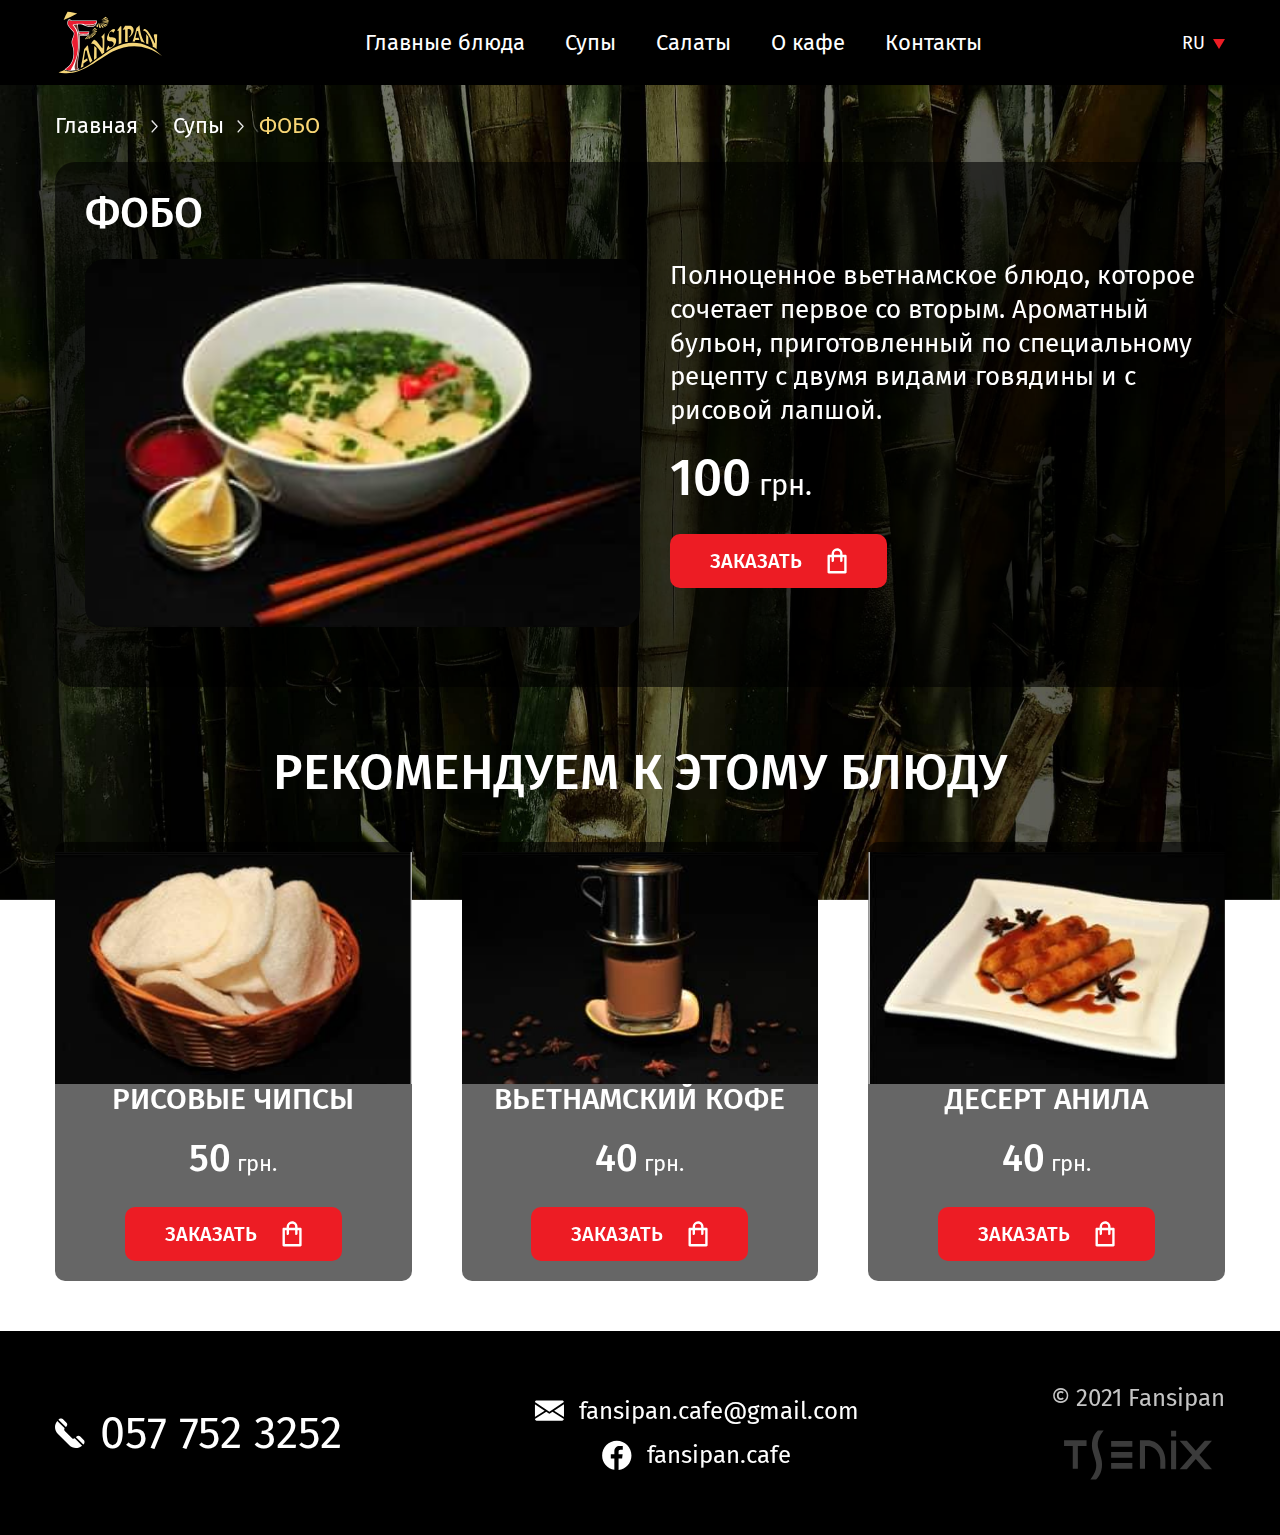
==== product.html @ 8422a587 "first commit" ====
<!DOCTYPE html>
<html lang="ru">
	 <head>
	<title>Product</title>
	<meta charset="UTF-8">
	<meta name="format-detection" content="telephone=no">
	<link rel="stylesheet" href="css/style.min.css?_v=20210915205950">
	<link rel="shortcut icon" href="favicon.ico">
	<meta name="viewport" content="width=device-width, initial-scale=1.0">
</head>
	<body>
		<div class="wrapper">
			<header class="header">
	<div class="header__container _container">
		<a href="/" class="header__logo">
			<img src="img/logo.svg?_v=1631728790904" alt="">
		</a>
		<nav class="header__menu menu-header">
			<ul class="menu-header__list">
				<li>
					<a href="#" class="menu-header__link">Главные блюда</a>
				</li>
				<li>
					<a href="#" class="menu-header__link">Супы</a>
				</li>
				<li>
					<a href="#" class="menu-header__link">Салаты</a>
				</li>
				<li>
					<a href="#" class="menu-header__link">О кафе</a>
				</li>
				<li>
					<a href="#" class="menu-header__link">Контакты</a>
				</li>
			</ul>
		</nav>
		<div class="lang_c"><a class="lang_active" href="/">ru</a><a href="/ua/">ua</a></div>
		<div class="header__burger">
			<span></span>
			<span></span>
			<span></span>
		</div>
	</div>
</header>
			<main class="page">
        <div class="breadcrumbs">
          <div class="_container">
            <ul class="breadcrumbs__list">
              <li><a href="index.html" class="breadcrumbs__item">Главная</a></li>
              <li><a href="#" class="breadcrumbs__item">Супы</a></li>
              <li>Фобо</li>
            </ul>
          </div>
        </div>

        <section class="product">
          <div class="_container">
            <div class="product__wrapper">
              <h2 class="product__title">ФОБО</h2>
              <div class="product__body">
                <div class="product__image">
                  <img src="img/catalog/image01.jpg?_v=1631728790904" alt="">
                </div>
                <div class="product__content">
                  <div class="product__text">Полноценное вьетнамское блюдо, которое сочетает первое со вторым. Ароматный бульон, приготовленный по специальному рецепту с двумя видами говядины и с рисовой лапшой.</div>
                  <div class="product__price"><span>100</span> грн.</div>
                  <button class="product__button btn"><span>ЗАКАЗАТЬ</span></button>
                </div>
              </div>
            </div>
          </div>
        </section>

				<section class="recommendation">
					<div class="_container">
						<h1 class="section-title recommendation__title">РЕКОМЕНДУЕМ К ЭТОМУ БЛЮДУ</h1>
						<div class="recommendation__body">
							<div class="recommendation__item item-recommendation">
								<div class="item-recommendation__wrapper">
									<a href="product.html" class="item-recommendation__image">
										<img src="img/catalog/image04.jpg?_v=1631728790904" alt="">
									</a>
									<a href="product.html" class="item-recommendation__title">РИСОВЫЕ ЧИПСЫ</a>
									<div class="item-recommendation__price"><span>50</span> грн.</div>
									<button class="item-recommendation__button btn"><span>ЗАКАЗАТЬ</span></button>
								</div>
							</div>
              <div class="recommendation__item item-recommendation">
								<div class="item-recommendation__wrapper">
									<a href="product.html" class="item-recommendation__image">
										<img src="img/catalog/image05.jpg?_v=1631728790904" alt="">
									</a>
									<a href="product.html" class="item-recommendation__title">ВЬЕТНАМСКИЙ КОФЕ</a>
									<div class="item-recommendation__price"><span>40</span> грн.</div>
									<button class="item-recommendation__button btn"><span>ЗАКАЗАТЬ</span></button>
								</div>
							</div>
              <div class="recommendation__item item-recommendation">
								<div class="item-recommendation__wrapper">
									<a href="product.html" class="item-recommendation__image">
										<img src="img/catalog/image06.jpg?_v=1631728790904" alt="">
									</a>
									<a href="product.html" class="item-recommendation__title">ДЕСЕРТ АНИЛА</a>
									<div class="item-recommendation__price"><span>40</span> грн.</div>
									<button class="item-recommendation__button btn"><span>ЗАКАЗАТЬ</span></button>
								</div>
							</div>
						</div>
					</div>
				</section>
			</main>
			<footer class="footer">
	<div class="footer__container _container">
		<a href="tel:+380577523252" class="footer__phone">057 752 3252</a>
		<div class="footer__contact">
			<a href="mailto:fansipan.cafe@gmail.com" class="footer__link footer__link_mail">fansipan.cafe@gmail.com</a>
			<a href="#" class="footer__link footer__link_fb">fansipan.cafe</a>
		</div>
		<div class="footer__copyright">
			<span>© 2021 Fansipan</span>
			<a href="#"><img src="img/tsenix.svg?_v=1631728790904" alt=""></a>
		</div>
	</div>
</footer>
		</div>
		<!-- Swiper -->
<!-- <script src="https://unpkg.com/swiper/swiper-bundle.min.js"></script> -->
<script src="js/vendors.min.js?_v=20210915205950"></script>
<script src="js/app.min.js?_v=20210915205950"></script>
	</body>
</html>
---- css/style.min.css ----
@font-face{font-family:FiraSans;font-display:swap;src:url(../fonts/FiraSans-Medium.woff2) format("woff2"),url(../fonts/FiraSans-Medium.woff) format("woff");font-weight:500;font-style:normal}@font-face{font-family:FiraSans;font-display:swap;src:url(../fonts/FiraSans-Regular.woff2) format("woff2"),url(../fonts/FiraSans-Regular.woff) format("woff");font-weight:400;font-style:normal}*{padding:0;margin:0;border:0}*,:after,:before{-webkit-box-sizing:border-box;box-sizing:border-box}aside,footer,header,nav,section{display:block}html{font-size:16px}body,html{height:100%;min-width:320px}body{line-height:1;font-family:FiraSans;-ms-text-size-adjust:100%;-moz-text-size-adjust:100%;-webkit-text-size-adjust:100%}button,input,textarea{font-family:FiraSans;font-size:inherit}input::-ms-clear{display:none}button{cursor:pointer;background-color:inherit}button::-moz-focus-inner{padding:0;border:0}a,a:visited{text-decoration:none}a:hover{text-decoration:none}ul li{list-style:none}img{vertical-align:top}h1,h2,h3,h4,h5,h6{font-weight:inherit;font-size:inherit}body{color:#fff}body._lock{overflow:hidden}.wrapper{width:100%;min-height:100%;overflow:hidden;display:-webkit-box;display:-ms-flexbox;display:flex;-webkit-box-orient:vertical;-webkit-box-direction:normal;-ms-flex-direction:column;flex-direction:column}._container{padding:0 15px}.btn{padding:15px 40px;background-color:#ed1c24;border-radius:10px;-webkit-transition:all .5s;-o-transition:all .5s;transition:all .5s}.btn span{position:relative;padding:0 45px 0 0;font-size:20px;font-weight:500;text-transform:uppercase;color:#fff}.btn span::after{content:"";position:absolute;right:0;top:calc(50% - 13px);width:20px;height:26px;background:url(../img/icons/cart.svg) center/100% no-repeat}.swiper-container{overflow:hidden}.swiper-container .swiper-wrapper{width:100%;height:100%;-webkit-box-sizing:content-box;box-sizing:content-box;display:-webkit-box;display:-ms-flexbox;display:flex;position:relative}.swiper-container.swiper-container-vertical .swiper-wrapper{-webkit-box-orient:vertical;-webkit-box-direction:normal;-ms-flex-direction:column;flex-direction:column}.swiper-container.swiper-container-autoheight .swiper-wrapper{-webkit-box-align:start;-ms-flex-align:start;align-items:flex-start}.swiper-container-initialized .swiper-slide{-ms-flex-negative:0;flex-shrink:0}.swiper-container-android .swiper-slide,.swiper-container-android .swiper-wrapper{-webkit-transform:translate3d(0,0,0);transform:translate3d(0,0,0)}.swiper-button-lock{display:none!important}.header{position:fixed;z-index:20;top:0;left:0;width:100%;background-color:#000}.header__container{height:85px;display:-webkit-box;display:-ms-flexbox;display:flex;-webkit-box-align:center;-ms-flex-align:center;align-items:center}.header__logo{-webkit-box-flex:1;-ms-flex:1 1 auto;flex:1 1 auto;-webkit-transition:all .5s ease 0s;-o-transition:all .5s ease 0s;transition:all .5s ease 0s}.header__logo img{height:65px}.header__logo._active{opacity:0;visibility:hidden}.header__burger{position:relative;width:44px;height:36px;background-color:#ed1c24;border-radius:5px;-webkit-transition:all .5s ease 0s;-o-transition:all .5s ease 0s;transition:all .5s ease 0s}.header__burger span{-webkit-transition:all .5s ease 0s;-o-transition:all .5s ease 0s;transition:all .5s ease 0s;top:calc(50% - 1px);left:calc(50% - 10px);position:absolute;width:20px;height:2px;background-color:#fff}.header__burger span:first-child{top:calc(50% - 8px)}.header__burger span:last-child{top:calc(50% + 6px)}.header__burger._active{background-color:transparent}.header__burger._active span{width:30px;left:calc(50% - 15px);-webkit-transform:scale(0);-ms-transform:scale(0);transform:scale(0)}.header__burger._active span:first-child{-webkit-transform:rotate(-45deg);-ms-transform:rotate(-45deg);transform:rotate(-45deg);top:calc(50% - 1px)}.header__burger._active span:last-child{-webkit-transform:rotate(45deg);-ms-transform:rotate(45deg);transform:rotate(45deg);top:calc(50% - 1px)}.menu-header{position:fixed;z-index:20;top:85px;left:0;opacity:0;visibility:hidden;display:-webkit-box;display:-ms-flexbox;display:flex;-webkit-box-align:center;-ms-flex-align:center;align-items:center;-webkit-box-pack:center;-ms-flex-pack:center;justify-content:center;text-align:center;width:100%;height:calc(100vh - 85px);background-color:#1f1f1f;-webkit-transition:all .5s ease 0s;-o-transition:all .5s ease 0s;transition:all .5s ease 0s}.menu-header._active{opacity:1;visibility:visible}.menu-header__list li{padding:20px 0}.menu-header__link{font-size:30px;color:#fff;-webkit-transition:color .3s ease 0s;-o-transition:color .3s ease 0s;transition:color .3s ease 0s}.lang_c{position:relative;margin-right:25px;padding-right:25px;-webkit-transition:all .5s ease 0s;-o-transition:all .5s ease 0s;transition:all .5s ease 0s}.lang_c::after{content:"";position:absolute;right:0;top:calc(50% - 4px);border-left:6px solid transparent;border-right:6px solid transparent;border-top:10px solid #ed1c24}.lang_c._active{opacity:0;visibility:hidden}.lang_c a{display:none;font-size:20px;text-transform:uppercase;color:#fff;-webkit-transition:color .3s ease 0s;-o-transition:color .3s ease 0s;transition:color .3s ease 0s}.lang_c .lang_active{display:block}.footer{padding:55px 0;background-color:#000}.footer__container{display:-webkit-box;display:-ms-flexbox;display:flex;-webkit-box-orient:vertical;-webkit-box-direction:normal;-ms-flex-direction:column;flex-direction:column;-webkit-box-align:center;-ms-flex-align:center;align-items:center}.footer__phone{position:relative;margin-bottom:20px;padding-left:35px;font-size:35px;text-transform:uppercase;color:#fff;-webkit-transition:color .5s;-o-transition:color .5s;transition:color .5s}.footer__phone::before{content:"";position:absolute;left:0;top:calc(50% - 12px);width:24px;height:24px;background:url(../img/icons/phone-icon.svg.svg) center/100% no-repeat}.footer__contact{display:-webkit-box;display:-ms-flexbox;display:flex;-webkit-box-orient:vertical;-webkit-box-direction:normal;-ms-flex-direction:column;flex-direction:column;-webkit-box-align:center;-ms-flex-align:center;align-items:center;padding-bottom:20px}.footer__link{position:relative;margin-bottom:20px;padding-left:35px;font-size:18px;color:#fff;-webkit-transition:color .5s;-o-transition:color .5s;transition:color .5s}.footer__link::before{content:"";position:absolute;left:0;top:calc(50% - 12px);width:24px;height:24px}.footer__link_mail::before{background:url(../img/icons/email.svg.svg) center/100% no-repeat}.footer__link_fb::before{background:url(../img/icons/facebook.svg) center/100% no-repeat}.footer__copyright{display:-webkit-box;display:-ms-flexbox;display:flex;-webkit-box-orient:vertical;-webkit-box-direction:normal;-ms-flex-direction:column;flex-direction:column;-webkit-box-align:center;-ms-flex-align:center;align-items:center}.footer__copyright span{margin-bottom:20px;font-size:18px;color:#c4c4c4}.footer__copyright a img{height:35px}.page{-webkit-box-flex:1;-ms-flex:1 1 auto;flex:1 1 auto;margin-top:85px}.page::after{content:"";position:fixed;z-index:-1;top:85px;left:0;width:100%;height:calc(100vh - 85px);background:url(../img/main-bg-mob.jpg) center/cover no-repeat}.section-title{margin-bottom:30px;font-size:35px;font-weight:500;text-transform:uppercase;text-align:center}.slider{padding:20px 0}.slider__slide{position:relative;background-color:#000;border-radius:20px;overflow:hidden;-webkit-transform:scale(.8);-ms-transform:scale(.8);transform:scale(.8);-webkit-transition:all .5 ease 0s;-o-transition:all .5 ease 0s;transition:all .5 ease 0s}.slider__slide.swiper-slide-active{-webkit-transition:all .5 ease 0s;-o-transition:all .5 ease 0s;transition:all .5 ease 0s;-webkit-transform:scale(1);-ms-transform:scale(1);transform:scale(1)}.slider__pagination{display:-webkit-box;display:-ms-flexbox;display:flex;-webkit-box-pack:center;-ms-flex-pack:center;justify-content:center;margin-top:15px}.slider__pagination .swiper-pagination-bullet{margin:0 6px;width:15px;height:15px;border-radius:50%;background-color:rgba(255,255,255,.6)}.slider__pagination .swiper-pagination-bullet-active{background-color:#fff}.slide__slogan{position:relative;z-index:2;height:100%;display:-webkit-box;display:-ms-flexbox;display:flex;-webkit-box-orient:vertical;-webkit-box-direction:normal;-ms-flex-direction:column;flex-direction:column;-webkit-box-pack:center;-ms-flex-pack:center;justify-content:center;-webkit-box-align:start;-ms-flex-align:start;align-items:flex-start;padding-left:15px;font-size:10px}.slide__slogan span{padding-bottom:10px;font-weight:500;text-transform:uppercase}.slide__slogan span:nth-child(1){font-size:3em}.slide__slogan span:nth-child(2){padding-left:10%;font-size:2em}.slide__slogan span:nth-child(3){padding-left:5%;font-size:1.5em}.slide__slogan span:nth-child(4){padding-left:15%;font-size:1em}.slide__slogan span:nth-child(5){padding-left:5%;position:relative}.slide__slogan span:nth-child(5) img:first-child{height:20px}.slide__slogan span:nth-child(5) img:last-child{position:absolute;right:-10px;top:-5px;width:10px}.slide__picture{position:absolute;z-index:1;top:0;right:0;width:55%}.slide__picture img{width:100%}.slide__image img{width:100%;height:100%;-o-object-fit:cover;object-fit:cover}.menu{padding:40px 0}.menu__body{margin:0 -15px;text-align:center}.item-menu{position:relative;-webkit-box-flex:0;-ms-flex:0 0 180px;flex:0 0 180px;margin:0 10px;width:180px;height:180px;overflow:hidden;border-radius:30px}.item-menu__wrap{position:absolute;z-index:2;bottom:0;left:0;width:100%;height:80%;background:-webkit-gradient(linear,left top,left bottom,from(0),color-stop(black),to(rgba(0,0,0,0)));background:-o-linear-gradient(0,#000,rgba(0,0,0,0));background:linear-gradient(0,#000,rgba(0,0,0,0));-webkit-transition:all .5s ease 0s;-o-transition:all .5s ease 0s;transition:all .5s ease 0s}.item-menu__image{position:absolute;z-index:1;top:50%;left:50%;-webkit-transform:translate(-50%,-50%);-ms-transform:translate(-50%,-50%);transform:translate(-50%,-50%);width:100%;height:100%;-o-object-fit:cover;object-fit:cover}.item-menu__title{position:absolute;bottom:15px;left:50%;-webkit-transform:translateX(-50%);-ms-transform:translateX(-50%);transform:translateX(-50%);z-index:3;font-size:27px;color:#fff}.catalog{padding:40px 0 0}.catalog__body{display:-webkit-box;display:-ms-flexbox;display:flex;-ms-flex-wrap:wrap;flex-wrap:wrap}.catalog__item{-webkit-box-flex:0;-ms-flex:0 0 100%;flex:0 0 100%;margin-bottom:50px;display:-webkit-box;display:-ms-flexbox;display:flex}.item-catalog__wrapper{position:relative;padding:10px 10px 30px 10px;display:-webkit-box;display:-ms-flexbox;display:flex;-webkit-box-orient:vertical;-webkit-box-direction:normal;-ms-flex-direction:column;flex-direction:column;-webkit-box-align:center;-ms-flex-align:center;align-items:center;width:100%;background-color:rgba(0,0,0,.6);border-radius:10px}.item-catalog__image{display:block;position:relative;padding-top:65%;margin-bottom:20px;width:100%;border-radius:10px;overflow:hidden}.item-catalog__image img{position:absolute;top:50%;left:50%;-webkit-transform:translate(-50%,-50%);-ms-transform:translate(-50%,-50%);transform:translate(-50%,-50%);width:100%;height:100%;-o-object-fit:cover;object-fit:cover;-webkit-transition:-webkit-transform .5s;transition:-webkit-transform .5s;-o-transition:transform .5s;transition:transform .5s;transition:transform .5s,-webkit-transform .5s}.item-catalog__label{position:absolute;z-index:2;top:10px;left:10px;padding:10px 15px;font-size:14px;font-weight:500;text-transform:uppercase;background-color:#ed1c24;border-radius:20px}.item-catalog__title{margin-bottom:25px;font-size:30px;font-weight:500;color:#fff;text-align:center;-webkit-transition:color .5s;-o-transition:color .5s;transition:color .5s}.item-catalog__text{-webkit-box-flex:1;-ms-flex:1 1 auto;flex:1 1 auto;margin-bottom:30px;text-align:center;line-height:130%}.item-catalog__price{margin-bottom:35px;font-size:20px}.item-catalog__price span{font-size:35px;font-weight:500}.about{padding:40px 0 20px}.about h1{margin-bottom:30px;font-size:35px;font-weight:500;text-transform:uppercase;text-align:center}.about h2{margin-bottom:20px;font-size:30px;font-weight:500;text-transform:uppercase;text-align:center}.about h3{margin-bottom:20px;font-size:25px;font-weight:500;text-transform:uppercase;text-align:center}.about p{margin-bottom:20px;font-size:18px;line-height:150%}.about img{display:inline-block;margin-bottom:20px;width:100%;border-radius:30px}.about blockquote{margin-bottom:20px;padding-left:30px;font-size:18px;line-height:150%;font-style:italic;border-left:5px solid #ffcc1b}.about ul{margin-bottom:20px;padding-left:20px}.about ul li{padding-bottom:20px;line-height:130%;list-style:disc;font-size:18px}.about ul li:last-child{padding-bottom:0}.breadcrumbs__list{padding:30px 0 5px 0;display:-webkit-box;display:-ms-flexbox;display:flex;overflow-x:auto}.breadcrumbs__list li{margin-right:25px;font-size:18px;color:#f8d675;text-transform:uppercase;white-space:nowrap}.breadcrumbs__list li:last-child{margin-right:0}.breadcrumbs__item{position:relative;font-size:18px;color:#fff;text-transform:none;white-space:nowrap;-webkit-transition:color ease .5s;-o-transition:color ease .5s;transition:color ease .5s}.breadcrumbs__item::after{content:"";position:absolute;right:-15px;top:7px;width:6px;height:12px;background:url(../img/icons/arrow.svg) center/100% no-repeat}.product{padding:20px 0}.product__wrapper{padding:20px 0 30px 0;background-color:rgba(0,0,0,.6);border-radius:20px}.product__title{margin-bottom:25px;font-size:32px;font-weight:500;text-transform:uppercase;text-align:center}.product__image{margin-bottom:30px;border-radius:20px;overflow:hidden}.product__image img{width:100%}.product__content{text-align:center}.product__text{margin-bottom:25px;padding:0 10px;font-size:18px;line-height:130%}.product__price{margin-bottom:30px;padding:0 10px;font-size:23px}.product__price span{font-size:40px;font-weight:500}.recommendation{padding:40px 0 0}.recommendation__body{display:-webkit-box;display:-ms-flexbox;display:flex;-ms-flex-wrap:wrap;flex-wrap:wrap}.recommendation__item{-webkit-box-flex:0;-ms-flex:0 0 100%;flex:0 0 100%;margin-bottom:50px;display:-webkit-box;display:-ms-flexbox;display:flex}.item-recommendation__wrapper{position:relative;padding:10px 0 20px 0;display:-webkit-box;display:-ms-flexbox;display:flex;-webkit-box-orient:vertical;-webkit-box-direction:normal;-ms-flex-direction:column;flex-direction:column;-webkit-box-align:center;-ms-flex-align:center;align-items:center;width:100%;background-color:rgba(0,0,0,.6);border-radius:10px}.item-recommendation__image{display:block;position:relative;padding-top:65%;width:100%;overflow:hidden}.item-recommendation__image img{position:absolute;top:50%;left:50%;-webkit-transform:translate(-50%,-50%);-ms-transform:translate(-50%,-50%);transform:translate(-50%,-50%);width:100%;height:100%;-o-object-fit:cover;object-fit:cover;-webkit-transition:-webkit-transform .5s;transition:-webkit-transform .5s;-o-transition:transform .5s;transition:transform .5s;transition:transform .5s,-webkit-transform .5s}.item-recommendation__title{margin-bottom:25px;padding:0 10px;-webkit-box-flex:1;-ms-flex:1 1 auto;flex:1 1 auto;font-size:30px;font-weight:500;color:#fff;text-align:center;-webkit-transition:color .5s;-o-transition:color .5s;transition:color .5s}.item-recommendation__price{margin-bottom:30px;padding:0 10px;font-size:22px}.item-recommendation__price span{font-size:38px;font-weight:500}@media (min-width:479.98px){.slide__slogan{font-size:14px}.slide__slogan span{padding-bottom:15px}.slide__slogan span:nth-child(5) img:first-child{height:40px}.slide__slogan span:nth-child(5) img:last-child{width:20px;right:-20px}}@media (min-width:550px){.catalog__body{margin:0 -10px}.catalog__item{-webkit-box-flex:0;-ms-flex:0 0 50%;flex:0 0 50%;padding:0 10px}.recommendation__body{margin:0 -10px}.recommendation__item{-webkit-box-flex:0;-ms-flex:0 0 50%;flex:0 0 50%;padding:0 10px}}@media (min-width:767.98px){._container{padding:0;max-width:750px;margin:0 auto}.swiper-container{overflow:visible}.footer__container{-webkit-box-orient:horizontal;-webkit-box-direction:normal;-ms-flex-direction:row;flex-direction:row;-webkit-box-pack:justify;-ms-flex-pack:justify;justify-content:space-between}.footer__phone{margin-bottom:0}.footer__contact{padding-bottom:0}.footer__link{margin:10px 0}.footer__link::before{top:calc(50% - 15px);width:30px;height:30px}.footer__copyright span{font-size:24px}.footer__copyright a img{height:50px}.section-title{margin-bottom:40px;font-size:45px}.slider__slide{-webkit-box-flex:0;-ms-flex:0 0 50%;flex:0 0 50%}.menu__body{margin:0}.menu__wrapper{-webkit-box-pack:center;-ms-flex-pack:center;justify-content:center}.about h1{margin-bottom:40px;font-size:45px}.about h2{font-size:40px}.about h3{font-size:35px}.about p{font-size:22px}.about blockquote{font-size:22px}.about ul li{font-size:22px}.breadcrumbs__list li{margin-right:35px;font-size:22px}.breadcrumbs__item{font-size:22px}.breadcrumbs__item:hover{color:rgba(255,255,255,.6)}.breadcrumbs__item::after{right:-20px;top:7px;width:7px;height:14px}.product__wrapper{padding:20px 20px 20px 20px}.product__title{text-align:left}.product__body{display:-webkit-box;display:-ms-flexbox;display:flex}.product__image{-webkit-box-flex:0;-ms-flex:0 0 50%;flex:0 0 50%}.product__content{padding-left:30px;text-align:left}.product__text{padding:0}.product__price{padding:0}}@media (min-width:991.98px){._container{max-width:970px}.btn:hover{-webkit-box-shadow:0 0 15px rgba(255,255,255,.3);box-shadow:0 0 15px rgba(255,255,255,.3)}.header__burger{display:none}.menu-header{position:static;opacity:1;visibility:visible;height:auto;background-color:transparent}.menu-header__list{display:-webkit-box;display:-ms-flexbox;display:flex;-webkit-box-align:center;-ms-flex-align:center;align-items:center}.menu-header__list li{padding:0 20px}.menu-header__link{font-size:22px}.menu-header__link:hover{color:rgba(255,255,255,.7)}.lang_c{margin-right:0;padding-right:20px}.lang_c a{font-size:18px}.lang_c a:hover{color:rgba(255,255,255,.7)}.footer__phone{padding-left:45px;font-size:45px}.footer__phone::before{top:calc(50% - 15px);width:30px;height:30px}.footer__phone:hover{color:rgba(255,255,255,.7)}.footer__link{font-size:24px;padding-left:45px}.footer__link:hover{color:rgba(255,255,255,.7)}.page::after{background:url(../img/main-bg-desc.jpg) center/cover no-repeat}.slider__slide{-webkit-box-flex:0;-ms-flex:0 0 40%;flex:0 0 40%}.item-menu{margin:0 40px}.item-menu:hover .item-menu__wrap{height:40%}.catalog__item{-webkit-box-flex:0;-ms-flex:0 0 33.333%;flex:0 0 33.333%}.item-catalog__image:hover img{-webkit-transform:translate(-50%,-50%) scale(1.05);-ms-transform:translate(-50%,-50%) scale(1.05);transform:translate(-50%,-50%) scale(1.05)}.item-catalog__title:hover{color:rgba(255,255,255,.7)}.product__wrapper{padding:30px 30px 30px 30px}.recommendation__item{-webkit-box-flex:0;-ms-flex:0 0 33.333%;flex:0 0 33.333%}.item-recommendation__image:hover img{-webkit-transform:translate(-50%,-50%) scale(1.05);-ms-transform:translate(-50%,-50%) scale(1.05);transform:translate(-50%,-50%) scale(1.05)}.item-recommendation__title:hover{color:rgba(255,255,255,.7)}}@media (min-width:1182px){._container{max-width:1170px}.swiper-container{overflow:hidden}.section-title{margin-bottom:45px;font-size:50px}.slider ._container{max-width:1270px}.slider__slide{-webkit-box-flex:0;-ms-flex:0 0 33.333%;flex:0 0 33.333%}.catalog__body{margin:0 -25px}.catalog__item{padding:0 25px}.about h1{margin-bottom:45px;font-size:50px}.product__title{font-size:42px}.product__text{font-size:26px}.product__price{font-size:29px}.product__price span{font-size:51px}.recommendation__body{margin:0 -25px}.recommendation__item{padding:0 25px}}
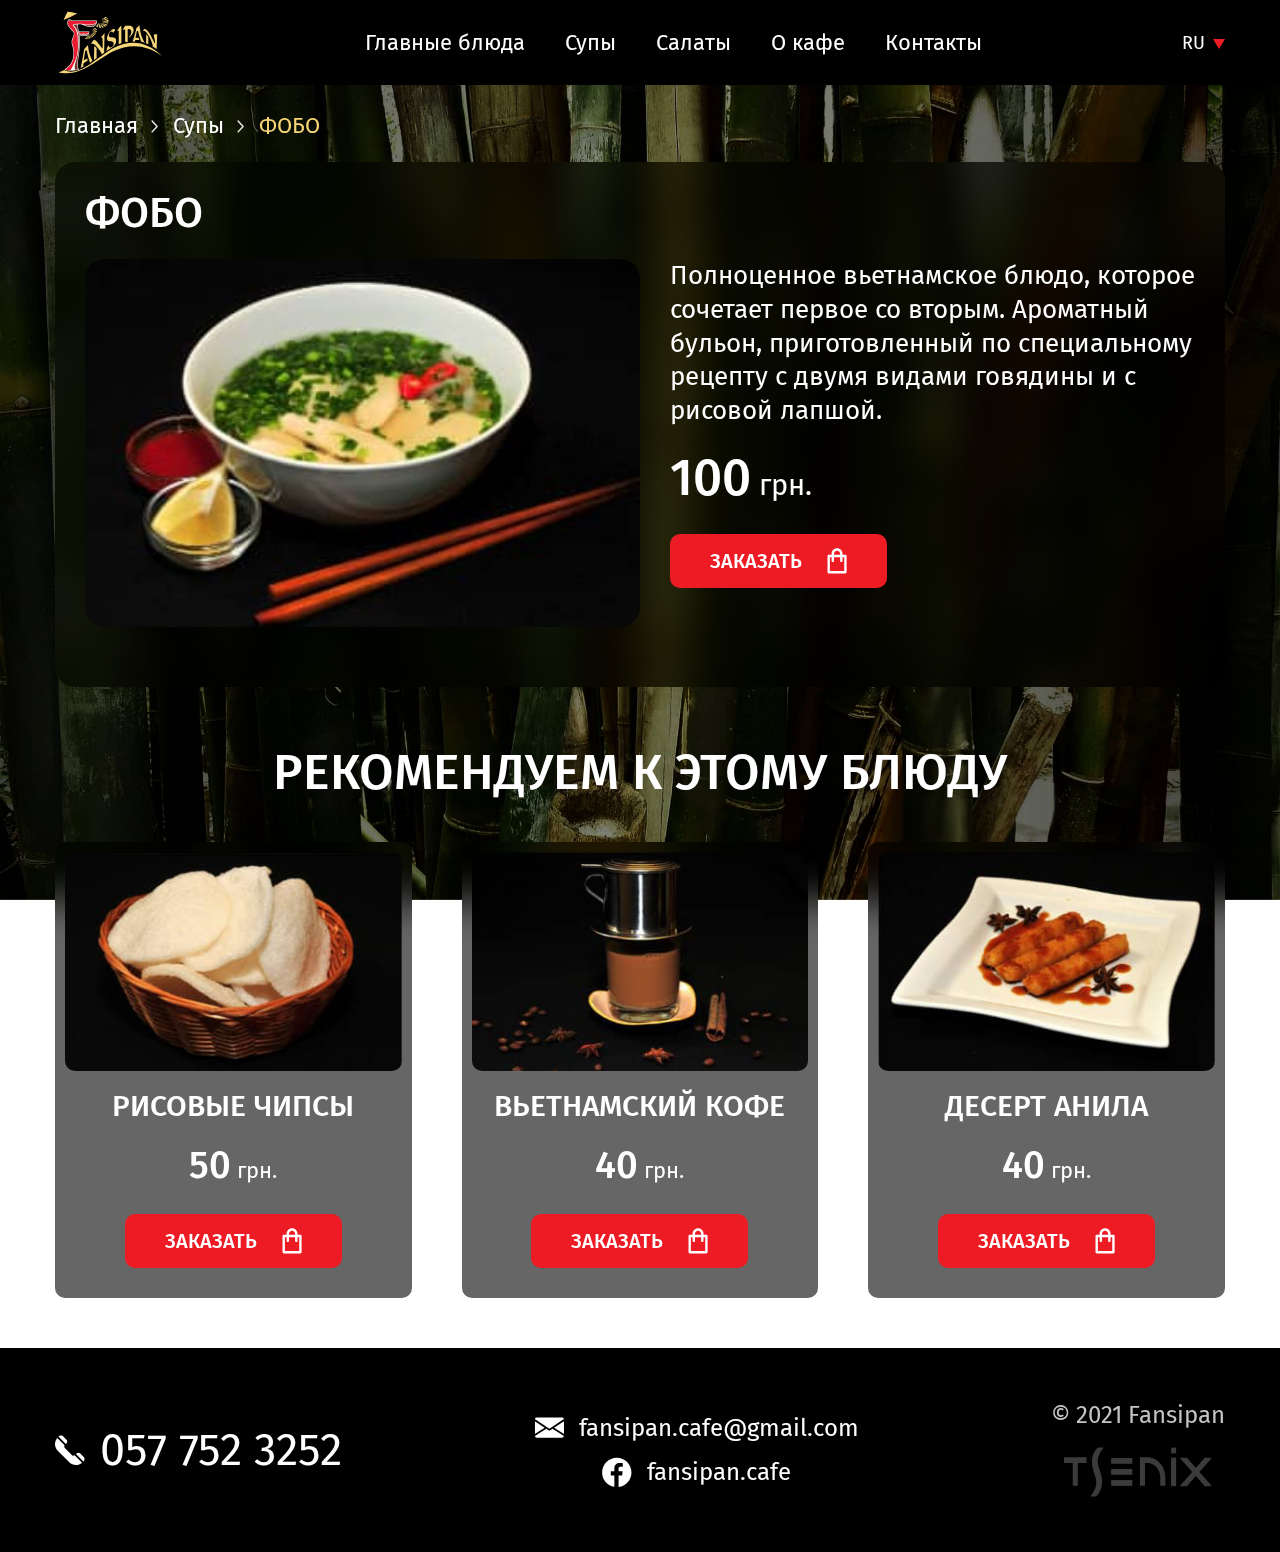
==== commit fbfe049f: "5" ====
--- a/product.html
+++ b/product.html
@@ -4,7 +4,7 @@
 	<title>Product</title>
 	<meta charset="UTF-8">
 	<meta name="format-detection" content="telephone=no">
-	<link rel="stylesheet" href="css/style.min.css?_v=20210915205950">
+	<link rel="stylesheet" href="css/style.min.css">
 	<link rel="shortcut icon" href="favicon.ico">
 	<meta name="viewport" content="width=device-width, initial-scale=1.0">
 </head>
@@ -13,7 +13,7 @@
 			<header class="header">
 	<div class="header__container _container">
 		<a href="/" class="header__logo">
-			<img src="img/logo.svg?_v=1631728790904" alt="">
+			<img src="img/logo.svg" alt="">
 		</a>
 		<nav class="header__menu menu-header">
 			<ul class="menu-header__list">
@@ -59,7 +59,7 @@
               <h2 class="product__title">ФОБО</h2>
               <div class="product__body">
                 <div class="product__image">
-                  <img src="img/catalog/image01.jpg?_v=1631728790904" alt="">
+                  <img src="img/catalog/image01.jpg" alt="">
                 </div>
                 <div class="product__content">
                   <div class="product__text">Полноценное вьетнамское блюдо, которое сочетает первое со вторым. Ароматный бульон, приготовленный по специальному рецепту с двумя видами говядины и с рисовой лапшой.</div>
@@ -78,7 +78,7 @@
 							<div class="recommendation__item item-recommendation">
 								<div class="item-recommendation__wrapper">
 									<a href="product.html" class="item-recommendation__image">
-										<img src="img/catalog/image04.jpg?_v=1631728790904" alt="">
+										<img src="img/catalog/image04.jpg" alt="">
 									</a>
 									<a href="product.html" class="item-recommendation__title">РИСОВЫЕ ЧИПСЫ</a>
 									<div class="item-recommendation__price"><span>50</span> грн.</div>
@@ -88,7 +88,7 @@
               <div class="recommendation__item item-recommendation">
 								<div class="item-recommendation__wrapper">
 									<a href="product.html" class="item-recommendation__image">
-										<img src="img/catalog/image05.jpg?_v=1631728790904" alt="">
+										<img src="img/catalog/image05.jpg" alt="">
 									</a>
 									<a href="product.html" class="item-recommendation__title">ВЬЕТНАМСКИЙ КОФЕ</a>
 									<div class="item-recommendation__price"><span>40</span> грн.</div>
@@ -98,7 +98,7 @@
               <div class="recommendation__item item-recommendation">
 								<div class="item-recommendation__wrapper">
 									<a href="product.html" class="item-recommendation__image">
-										<img src="img/catalog/image06.jpg?_v=1631728790904" alt="">
+										<img src="img/catalog/image06.jpg" alt="">
 									</a>
 									<a href="product.html" class="item-recommendation__title">ДЕСЕРТ АНИЛА</a>
 									<div class="item-recommendation__price"><span>40</span> грн.</div>
@@ -118,14 +118,14 @@
 		</div>
 		<div class="footer__copyright">
 			<span>© 2021 Fansipan</span>
-			<a href="#"><img src="img/tsenix.svg?_v=1631728790904" alt=""></a>
+			<a href="#"><img src="img/tsenix.svg" alt=""></a>
 		</div>
 	</div>
 </footer>
 		</div>
 		<!-- Swiper -->
 <!-- <script src="https://unpkg.com/swiper/swiper-bundle.min.js"></script> -->
-<script src="js/vendors.min.js?_v=20210915205950"></script>
-<script src="js/app.min.js?_v=20210915205950"></script>
+<script src="js/vendors.min.js"></script>
+<script src="js/app.min.js"></script>
 	</body>
 </html>--- a/css/style.min.css
+++ b/css/style.min.css
@@ -1 +1,1224 @@
-@font-face{font-family:FiraSans;font-display:swap;src:url(../fonts/FiraSans-Medium.woff2) format("woff2"),url(../fonts/FiraSans-Medium.woff) format("woff");font-weight:500;font-style:normal}@font-face{font-family:FiraSans;font-display:swap;src:url(../fonts/FiraSans-Regular.woff2) format("woff2"),url(../fonts/FiraSans-Regular.woff) format("woff");font-weight:400;font-style:normal}*{padding:0;margin:0;border:0}*,:after,:before{-webkit-box-sizing:border-box;box-sizing:border-box}aside,footer,header,nav,section{display:block}html{font-size:16px}body,html{height:100%;min-width:320px}body{line-height:1;font-family:FiraSans;-ms-text-size-adjust:100%;-moz-text-size-adjust:100%;-webkit-text-size-adjust:100%}button,input,textarea{font-family:FiraSans;font-size:inherit}input::-ms-clear{display:none}button{cursor:pointer;background-color:inherit}button::-moz-focus-inner{padding:0;border:0}a,a:visited{text-decoration:none}a:hover{text-decoration:none}ul li{list-style:none}img{vertical-align:top}h1,h2,h3,h4,h5,h6{font-weight:inherit;font-size:inherit}body{color:#fff}body._lock{overflow:hidden}.wrapper{width:100%;min-height:100%;overflow:hidden;display:-webkit-box;display:-ms-flexbox;display:flex;-webkit-box-orient:vertical;-webkit-box-direction:normal;-ms-flex-direction:column;flex-direction:column}._container{padding:0 15px}.btn{padding:15px 40px;background-color:#ed1c24;border-radius:10px;-webkit-transition:all .5s;-o-transition:all .5s;transition:all .5s}.btn span{position:relative;padding:0 45px 0 0;font-size:20px;font-weight:500;text-transform:uppercase;color:#fff}.btn span::after{content:"";position:absolute;right:0;top:calc(50% - 13px);width:20px;height:26px;background:url(../img/icons/cart.svg) center/100% no-repeat}.swiper-container{overflow:hidden}.swiper-container .swiper-wrapper{width:100%;height:100%;-webkit-box-sizing:content-box;box-sizing:content-box;display:-webkit-box;display:-ms-flexbox;display:flex;position:relative}.swiper-container.swiper-container-vertical .swiper-wrapper{-webkit-box-orient:vertical;-webkit-box-direction:normal;-ms-flex-direction:column;flex-direction:column}.swiper-container.swiper-container-autoheight .swiper-wrapper{-webkit-box-align:start;-ms-flex-align:start;align-items:flex-start}.swiper-container-initialized .swiper-slide{-ms-flex-negative:0;flex-shrink:0}.swiper-container-android .swiper-slide,.swiper-container-android .swiper-wrapper{-webkit-transform:translate3d(0,0,0);transform:translate3d(0,0,0)}.swiper-button-lock{display:none!important}.header{position:fixed;z-index:20;top:0;left:0;width:100%;background-color:#000}.header__container{height:85px;display:-webkit-box;display:-ms-flexbox;display:flex;-webkit-box-align:center;-ms-flex-align:center;align-items:center}.header__logo{-webkit-box-flex:1;-ms-flex:1 1 auto;flex:1 1 auto;-webkit-transition:all .5s ease 0s;-o-transition:all .5s ease 0s;transition:all .5s ease 0s}.header__logo img{height:65px}.header__logo._active{opacity:0;visibility:hidden}.header__burger{position:relative;width:44px;height:36px;background-color:#ed1c24;border-radius:5px;-webkit-transition:all .5s ease 0s;-o-transition:all .5s ease 0s;transition:all .5s ease 0s}.header__burger span{-webkit-transition:all .5s ease 0s;-o-transition:all .5s ease 0s;transition:all .5s ease 0s;top:calc(50% - 1px);left:calc(50% - 10px);position:absolute;width:20px;height:2px;background-color:#fff}.header__burger span:first-child{top:calc(50% - 8px)}.header__burger span:last-child{top:calc(50% + 6px)}.header__burger._active{background-color:transparent}.header__burger._active span{width:30px;left:calc(50% - 15px);-webkit-transform:scale(0);-ms-transform:scale(0);transform:scale(0)}.header__burger._active span:first-child{-webkit-transform:rotate(-45deg);-ms-transform:rotate(-45deg);transform:rotate(-45deg);top:calc(50% - 1px)}.header__burger._active span:last-child{-webkit-transform:rotate(45deg);-ms-transform:rotate(45deg);transform:rotate(45deg);top:calc(50% - 1px)}.menu-header{position:fixed;z-index:20;top:85px;left:0;opacity:0;visibility:hidden;display:-webkit-box;display:-ms-flexbox;display:flex;-webkit-box-align:center;-ms-flex-align:center;align-items:center;-webkit-box-pack:center;-ms-flex-pack:center;justify-content:center;text-align:center;width:100%;height:calc(100vh - 85px);background-color:#1f1f1f;-webkit-transition:all .5s ease 0s;-o-transition:all .5s ease 0s;transition:all .5s ease 0s}.menu-header._active{opacity:1;visibility:visible}.menu-header__list li{padding:20px 0}.menu-header__link{font-size:30px;color:#fff;-webkit-transition:color .3s ease 0s;-o-transition:color .3s ease 0s;transition:color .3s ease 0s}.lang_c{position:relative;margin-right:25px;padding-right:25px;-webkit-transition:all .5s ease 0s;-o-transition:all .5s ease 0s;transition:all .5s ease 0s}.lang_c::after{content:"";position:absolute;right:0;top:calc(50% - 4px);border-left:6px solid transparent;border-right:6px solid transparent;border-top:10px solid #ed1c24}.lang_c._active{opacity:0;visibility:hidden}.lang_c a{display:none;font-size:20px;text-transform:uppercase;color:#fff;-webkit-transition:color .3s ease 0s;-o-transition:color .3s ease 0s;transition:color .3s ease 0s}.lang_c .lang_active{display:block}.footer{padding:55px 0;background-color:#000}.footer__container{display:-webkit-box;display:-ms-flexbox;display:flex;-webkit-box-orient:vertical;-webkit-box-direction:normal;-ms-flex-direction:column;flex-direction:column;-webkit-box-align:center;-ms-flex-align:center;align-items:center}.footer__phone{position:relative;margin-bottom:20px;padding-left:35px;font-size:35px;text-transform:uppercase;color:#fff;-webkit-transition:color .5s;-o-transition:color .5s;transition:color .5s}.footer__phone::before{content:"";position:absolute;left:0;top:calc(50% - 12px);width:24px;height:24px;background:url(../img/icons/phone-icon.svg.svg) center/100% no-repeat}.footer__contact{display:-webkit-box;display:-ms-flexbox;display:flex;-webkit-box-orient:vertical;-webkit-box-direction:normal;-ms-flex-direction:column;flex-direction:column;-webkit-box-align:center;-ms-flex-align:center;align-items:center;padding-bottom:20px}.footer__link{position:relative;margin-bottom:20px;padding-left:35px;font-size:18px;color:#fff;-webkit-transition:color .5s;-o-transition:color .5s;transition:color .5s}.footer__link::before{content:"";position:absolute;left:0;top:calc(50% - 12px);width:24px;height:24px}.footer__link_mail::before{background:url(../img/icons/email.svg.svg) center/100% no-repeat}.footer__link_fb::before{background:url(../img/icons/facebook.svg) center/100% no-repeat}.footer__copyright{display:-webkit-box;display:-ms-flexbox;display:flex;-webkit-box-orient:vertical;-webkit-box-direction:normal;-ms-flex-direction:column;flex-direction:column;-webkit-box-align:center;-ms-flex-align:center;align-items:center}.footer__copyright span{margin-bottom:20px;font-size:18px;color:#c4c4c4}.footer__copyright a img{height:35px}.page{-webkit-box-flex:1;-ms-flex:1 1 auto;flex:1 1 auto;margin-top:85px}.page::after{content:"";position:fixed;z-index:-1;top:85px;left:0;width:100%;height:calc(100vh - 85px);background:url(../img/main-bg-mob.jpg) center/cover no-repeat}.section-title{margin-bottom:30px;font-size:35px;font-weight:500;text-transform:uppercase;text-align:center}.slider{padding:20px 0}.slider__slide{position:relative;background-color:#000;border-radius:20px;overflow:hidden;-webkit-transform:scale(.8);-ms-transform:scale(.8);transform:scale(.8);-webkit-transition:all .5 ease 0s;-o-transition:all .5 ease 0s;transition:all .5 ease 0s}.slider__slide.swiper-slide-active{-webkit-transition:all .5 ease 0s;-o-transition:all .5 ease 0s;transition:all .5 ease 0s;-webkit-transform:scale(1);-ms-transform:scale(1);transform:scale(1)}.slider__pagination{display:-webkit-box;display:-ms-flexbox;display:flex;-webkit-box-pack:center;-ms-flex-pack:center;justify-content:center;margin-top:15px}.slider__pagination .swiper-pagination-bullet{margin:0 6px;width:15px;height:15px;border-radius:50%;background-color:rgba(255,255,255,.6)}.slider__pagination .swiper-pagination-bullet-active{background-color:#fff}.slide__slogan{position:relative;z-index:2;height:100%;display:-webkit-box;display:-ms-flexbox;display:flex;-webkit-box-orient:vertical;-webkit-box-direction:normal;-ms-flex-direction:column;flex-direction:column;-webkit-box-pack:center;-ms-flex-pack:center;justify-content:center;-webkit-box-align:start;-ms-flex-align:start;align-items:flex-start;padding-left:15px;font-size:10px}.slide__slogan span{padding-bottom:10px;font-weight:500;text-transform:uppercase}.slide__slogan span:nth-child(1){font-size:3em}.slide__slogan span:nth-child(2){padding-left:10%;font-size:2em}.slide__slogan span:nth-child(3){padding-left:5%;font-size:1.5em}.slide__slogan span:nth-child(4){padding-left:15%;font-size:1em}.slide__slogan span:nth-child(5){padding-left:5%;position:relative}.slide__slogan span:nth-child(5) img:first-child{height:20px}.slide__slogan span:nth-child(5) img:last-child{position:absolute;right:-10px;top:-5px;width:10px}.slide__picture{position:absolute;z-index:1;top:0;right:0;width:55%}.slide__picture img{width:100%}.slide__image img{width:100%;height:100%;-o-object-fit:cover;object-fit:cover}.menu{padding:40px 0}.menu__body{margin:0 -15px;text-align:center}.item-menu{position:relative;-webkit-box-flex:0;-ms-flex:0 0 180px;flex:0 0 180px;margin:0 10px;width:180px;height:180px;overflow:hidden;border-radius:30px}.item-menu__wrap{position:absolute;z-index:2;bottom:0;left:0;width:100%;height:80%;background:-webkit-gradient(linear,left top,left bottom,from(0),color-stop(black),to(rgba(0,0,0,0)));background:-o-linear-gradient(0,#000,rgba(0,0,0,0));background:linear-gradient(0,#000,rgba(0,0,0,0));-webkit-transition:all .5s ease 0s;-o-transition:all .5s ease 0s;transition:all .5s ease 0s}.item-menu__image{position:absolute;z-index:1;top:50%;left:50%;-webkit-transform:translate(-50%,-50%);-ms-transform:translate(-50%,-50%);transform:translate(-50%,-50%);width:100%;height:100%;-o-object-fit:cover;object-fit:cover}.item-menu__title{position:absolute;bottom:15px;left:50%;-webkit-transform:translateX(-50%);-ms-transform:translateX(-50%);transform:translateX(-50%);z-index:3;font-size:27px;color:#fff}.catalog{padding:40px 0 0}.catalog__body{display:-webkit-box;display:-ms-flexbox;display:flex;-ms-flex-wrap:wrap;flex-wrap:wrap}.catalog__item{-webkit-box-flex:0;-ms-flex:0 0 100%;flex:0 0 100%;margin-bottom:50px;display:-webkit-box;display:-ms-flexbox;display:flex}.item-catalog__wrapper{position:relative;padding:10px 10px 30px 10px;display:-webkit-box;display:-ms-flexbox;display:flex;-webkit-box-orient:vertical;-webkit-box-direction:normal;-ms-flex-direction:column;flex-direction:column;-webkit-box-align:center;-ms-flex-align:center;align-items:center;width:100%;background-color:rgba(0,0,0,.6);border-radius:10px}.item-catalog__image{display:block;position:relative;padding-top:65%;margin-bottom:20px;width:100%;border-radius:10px;overflow:hidden}.item-catalog__image img{position:absolute;top:50%;left:50%;-webkit-transform:translate(-50%,-50%);-ms-transform:translate(-50%,-50%);transform:translate(-50%,-50%);width:100%;height:100%;-o-object-fit:cover;object-fit:cover;-webkit-transition:-webkit-transform .5s;transition:-webkit-transform .5s;-o-transition:transform .5s;transition:transform .5s;transition:transform .5s,-webkit-transform .5s}.item-catalog__label{position:absolute;z-index:2;top:10px;left:10px;padding:10px 15px;font-size:14px;font-weight:500;text-transform:uppercase;background-color:#ed1c24;border-radius:20px}.item-catalog__title{margin-bottom:25px;font-size:30px;font-weight:500;color:#fff;text-align:center;-webkit-transition:color .5s;-o-transition:color .5s;transition:color .5s}.item-catalog__text{-webkit-box-flex:1;-ms-flex:1 1 auto;flex:1 1 auto;margin-bottom:30px;text-align:center;line-height:130%}.item-catalog__price{margin-bottom:35px;font-size:20px}.item-catalog__price span{font-size:35px;font-weight:500}.about{padding:40px 0 20px}.about h1{margin-bottom:30px;font-size:35px;font-weight:500;text-transform:uppercase;text-align:center}.about h2{margin-bottom:20px;font-size:30px;font-weight:500;text-transform:uppercase;text-align:center}.about h3{margin-bottom:20px;font-size:25px;font-weight:500;text-transform:uppercase;text-align:center}.about p{margin-bottom:20px;font-size:18px;line-height:150%}.about img{display:inline-block;margin-bottom:20px;width:100%;border-radius:30px}.about blockquote{margin-bottom:20px;padding-left:30px;font-size:18px;line-height:150%;font-style:italic;border-left:5px solid #ffcc1b}.about ul{margin-bottom:20px;padding-left:20px}.about ul li{padding-bottom:20px;line-height:130%;list-style:disc;font-size:18px}.about ul li:last-child{padding-bottom:0}.breadcrumbs__list{padding:30px 0 5px 0;display:-webkit-box;display:-ms-flexbox;display:flex;overflow-x:auto}.breadcrumbs__list li{margin-right:25px;font-size:18px;color:#f8d675;text-transform:uppercase;white-space:nowrap}.breadcrumbs__list li:last-child{margin-right:0}.breadcrumbs__item{position:relative;font-size:18px;color:#fff;text-transform:none;white-space:nowrap;-webkit-transition:color ease .5s;-o-transition:color ease .5s;transition:color ease .5s}.breadcrumbs__item::after{content:"";position:absolute;right:-15px;top:7px;width:6px;height:12px;background:url(../img/icons/arrow.svg) center/100% no-repeat}.product{padding:20px 0}.product__wrapper{padding:20px 0 30px 0;background-color:rgba(0,0,0,.6);border-radius:20px}.product__title{margin-bottom:25px;font-size:32px;font-weight:500;text-transform:uppercase;text-align:center}.product__image{margin-bottom:30px;border-radius:20px;overflow:hidden}.product__image img{width:100%}.product__content{text-align:center}.product__text{margin-bottom:25px;padding:0 10px;font-size:18px;line-height:130%}.product__price{margin-bottom:30px;padding:0 10px;font-size:23px}.product__price span{font-size:40px;font-weight:500}.recommendation{padding:40px 0 0}.recommendation__body{display:-webkit-box;display:-ms-flexbox;display:flex;-ms-flex-wrap:wrap;flex-wrap:wrap}.recommendation__item{-webkit-box-flex:0;-ms-flex:0 0 100%;flex:0 0 100%;margin-bottom:50px;display:-webkit-box;display:-ms-flexbox;display:flex}.item-recommendation__wrapper{position:relative;padding:10px 0 20px 0;display:-webkit-box;display:-ms-flexbox;display:flex;-webkit-box-orient:vertical;-webkit-box-direction:normal;-ms-flex-direction:column;flex-direction:column;-webkit-box-align:center;-ms-flex-align:center;align-items:center;width:100%;background-color:rgba(0,0,0,.6);border-radius:10px}.item-recommendation__image{display:block;position:relative;padding-top:65%;width:100%;overflow:hidden}.item-recommendation__image img{position:absolute;top:50%;left:50%;-webkit-transform:translate(-50%,-50%);-ms-transform:translate(-50%,-50%);transform:translate(-50%,-50%);width:100%;height:100%;-o-object-fit:cover;object-fit:cover;-webkit-transition:-webkit-transform .5s;transition:-webkit-transform .5s;-o-transition:transform .5s;transition:transform .5s;transition:transform .5s,-webkit-transform .5s}.item-recommendation__title{margin-bottom:25px;padding:0 10px;-webkit-box-flex:1;-ms-flex:1 1 auto;flex:1 1 auto;font-size:30px;font-weight:500;color:#fff;text-align:center;-webkit-transition:color .5s;-o-transition:color .5s;transition:color .5s}.item-recommendation__price{margin-bottom:30px;padding:0 10px;font-size:22px}.item-recommendation__price span{font-size:38px;font-weight:500}@media (min-width:479.98px){.slide__slogan{font-size:14px}.slide__slogan span{padding-bottom:15px}.slide__slogan span:nth-child(5) img:first-child{height:40px}.slide__slogan span:nth-child(5) img:last-child{width:20px;right:-20px}}@media (min-width:550px){.catalog__body{margin:0 -10px}.catalog__item{-webkit-box-flex:0;-ms-flex:0 0 50%;flex:0 0 50%;padding:0 10px}.recommendation__body{margin:0 -10px}.recommendation__item{-webkit-box-flex:0;-ms-flex:0 0 50%;flex:0 0 50%;padding:0 10px}}@media (min-width:767.98px){._container{padding:0;max-width:750px;margin:0 auto}.swiper-container{overflow:visible}.footer__container{-webkit-box-orient:horizontal;-webkit-box-direction:normal;-ms-flex-direction:row;flex-direction:row;-webkit-box-pack:justify;-ms-flex-pack:justify;justify-content:space-between}.footer__phone{margin-bottom:0}.footer__contact{padding-bottom:0}.footer__link{margin:10px 0}.footer__link::before{top:calc(50% - 15px);width:30px;height:30px}.footer__copyright span{font-size:24px}.footer__copyright a img{height:50px}.section-title{margin-bottom:40px;font-size:45px}.slider__slide{-webkit-box-flex:0;-ms-flex:0 0 50%;flex:0 0 50%}.menu__body{margin:0}.menu__wrapper{-webkit-box-pack:center;-ms-flex-pack:center;justify-content:center}.about h1{margin-bottom:40px;font-size:45px}.about h2{font-size:40px}.about h3{font-size:35px}.about p{font-size:22px}.about blockquote{font-size:22px}.about ul li{font-size:22px}.breadcrumbs__list li{margin-right:35px;font-size:22px}.breadcrumbs__item{font-size:22px}.breadcrumbs__item:hover{color:rgba(255,255,255,.6)}.breadcrumbs__item::after{right:-20px;top:7px;width:7px;height:14px}.product__wrapper{padding:20px 20px 20px 20px}.product__title{text-align:left}.product__body{display:-webkit-box;display:-ms-flexbox;display:flex}.product__image{-webkit-box-flex:0;-ms-flex:0 0 50%;flex:0 0 50%}.product__content{padding-left:30px;text-align:left}.product__text{padding:0}.product__price{padding:0}}@media (min-width:991.98px){._container{max-width:970px}.btn:hover{-webkit-box-shadow:0 0 15px rgba(255,255,255,.3);box-shadow:0 0 15px rgba(255,255,255,.3)}.header__burger{display:none}.menu-header{position:static;opacity:1;visibility:visible;height:auto;background-color:transparent}.menu-header__list{display:-webkit-box;display:-ms-flexbox;display:flex;-webkit-box-align:center;-ms-flex-align:center;align-items:center}.menu-header__list li{padding:0 20px}.menu-header__link{font-size:22px}.menu-header__link:hover{color:rgba(255,255,255,.7)}.lang_c{margin-right:0;padding-right:20px}.lang_c a{font-size:18px}.lang_c a:hover{color:rgba(255,255,255,.7)}.footer__phone{padding-left:45px;font-size:45px}.footer__phone::before{top:calc(50% - 15px);width:30px;height:30px}.footer__phone:hover{color:rgba(255,255,255,.7)}.footer__link{font-size:24px;padding-left:45px}.footer__link:hover{color:rgba(255,255,255,.7)}.page::after{background:url(../img/main-bg-desc.jpg) center/cover no-repeat}.slider__slide{-webkit-box-flex:0;-ms-flex:0 0 40%;flex:0 0 40%}.item-menu{margin:0 40px}.item-menu:hover .item-menu__wrap{height:40%}.catalog__item{-webkit-box-flex:0;-ms-flex:0 0 33.333%;flex:0 0 33.333%}.item-catalog__image:hover img{-webkit-transform:translate(-50%,-50%) scale(1.05);-ms-transform:translate(-50%,-50%) scale(1.05);transform:translate(-50%,-50%) scale(1.05)}.item-catalog__title:hover{color:rgba(255,255,255,.7)}.product__wrapper{padding:30px 30px 30px 30px}.recommendation__item{-webkit-box-flex:0;-ms-flex:0 0 33.333%;flex:0 0 33.333%}.item-recommendation__image:hover img{-webkit-transform:translate(-50%,-50%) scale(1.05);-ms-transform:translate(-50%,-50%) scale(1.05);transform:translate(-50%,-50%) scale(1.05)}.item-recommendation__title:hover{color:rgba(255,255,255,.7)}}@media (min-width:1182px){._container{max-width:1170px}.swiper-container{overflow:hidden}.section-title{margin-bottom:45px;font-size:50px}.slider ._container{max-width:1270px}.slider__slide{-webkit-box-flex:0;-ms-flex:0 0 33.333%;flex:0 0 33.333%}.catalog__body{margin:0 -25px}.catalog__item{padding:0 25px}.about h1{margin-bottom:45px;font-size:50px}.product__title{font-size:42px}.product__text{font-size:26px}.product__price{font-size:29px}.product__price span{font-size:51px}.recommendation__body{margin:0 -25px}.recommendation__item{padding:0 25px}}+@font-face {
+  font-family: "FiraSans";
+  font-display: swap;
+  src: url("../fonts/FiraSans-Medium.woff2") format("woff2"), url("../fonts/FiraSans-Medium.woff") format("woff");
+  font-weight: 500;
+  font-style: normal;
+}
+@font-face {
+  font-family: "FiraSans";
+  font-display: swap;
+  src: url("../fonts/FiraSans-Regular.woff2") format("woff2"), url("../fonts/FiraSans-Regular.woff") format("woff");
+  font-weight: 400;
+  font-style: normal;
+}
+* {
+  padding: 0px;
+  margin: 0px;
+  border: 0px;
+}
+
+*,
+*:before,
+*:after {
+  -moz-box-sizing: border-box;
+  -webkit-box-sizing: border-box;
+  box-sizing: border-box;
+}
+
+aside,
+nav,
+footer,
+header,
+section {
+  display: block;
+}
+
+html {
+  font-size: 16px;
+}
+
+html,
+body {
+  height: 100%;
+  min-width: 320px;
+}
+
+body {
+  line-height: 1;
+  font-family: "FiraSans";
+  -ms-text-size-adjust: 100%;
+  -moz-text-size-adjust: 100%;
+  -webkit-text-size-adjust: 100%;
+}
+
+input,
+button,
+textarea {
+  font-family: "FiraSans";
+  font-size: inherit;
+}
+
+input::-ms-clear {
+  display: none;
+}
+
+button {
+  cursor: pointer;
+  background-color: inherit;
+}
+
+button::-moz-focus-inner {
+  padding: 0;
+  border: 0;
+}
+
+a,
+a:visited {
+  text-decoration: none;
+}
+
+a:hover {
+  text-decoration: none;
+}
+
+ul li {
+  list-style: none;
+}
+
+img {
+  vertical-align: top;
+}
+
+h1,
+h2,
+h3,
+h4,
+h5,
+h6 {
+  font-weight: inherit;
+  font-size: inherit;
+}
+
+/*
+&::-webkit-scrollbar {
+	display: none;
+}
+*/
+body {
+  color: #fff;
+}
+body._lock {
+  overflow: hidden;
+}
+
+.wrapper {
+  width: 100%;
+  min-height: 100%;
+  overflow: hidden;
+  display: flex;
+  flex-direction: column;
+}
+._container {
+  padding: 0 15px;
+}
+@media (min-width: 767.98px) {
+  ._container {
+    padding: 0;
+    max-width: 750px;
+    margin: 0 auto;
+  }
+}
+@media (min-width: 991.98px) {
+  ._container {
+    max-width: 970px;
+  }
+}
+@media (min-width: 1182px) {
+  ._container {
+    max-width: 1170px;
+  }
+}
+
+.btn {
+  padding: 15px 40px;
+  background-color: #ED1C24;
+  border-radius: 10px;
+  transition: all 0.5s;
+}
+.btn span {
+  position: relative;
+  padding: 0 45px 0 0;
+  font-size: 20px;
+  font-weight: 500;
+  text-transform: uppercase;
+  color: #fff;
+}
+.btn span::after {
+  content: "";
+  position: absolute;
+  right: 0;
+  top: calc(50% - 13px);
+  width: 20px;
+  height: 26px;
+  background: url("../img/icons/cart.svg") center/100% no-repeat;
+}
+@media (min-width: 991.98px) {
+  .btn:hover {
+    box-shadow: 0 0 15px rgba(255, 255, 255, 0.3);
+  }
+}
+
+.swiper-container {
+  overflow: hidden;
+}
+@media (min-width: 767.98px) {
+  .swiper-container {
+    overflow: visible;
+  }
+}
+@media (min-width: 1182px) {
+  .swiper-container {
+    overflow: hidden;
+  }
+}
+.swiper-container .swiper-wrapper {
+  width: 100%;
+  height: 100%;
+  box-sizing: content-box;
+  display: flex;
+  position: relative;
+}
+.swiper-container.swiper-container-vertical .swiper-wrapper {
+  flex-direction: column;
+}
+.swiper-container.swiper-container-autoheight .swiper-wrapper {
+  align-items: flex-start;
+}
+
+.swiper-container-initialized .swiper-slide {
+  flex-shrink: 0;
+}
+
+.swiper-container-android .swiper-slide,
+.swiper-container-android .swiper-wrapper {
+  transform: translate3d(0px, 0, 0);
+}
+
+.swiper-button-lock {
+  display: none !important;
+}
+
+.header {
+  position: fixed;
+  z-index: 20;
+  top: 0;
+  left: 0;
+  width: 100%;
+  background-color: #000;
+}
+.header__container {
+  height: 85px;
+  display: flex;
+  align-items: center;
+}
+.header__logo {
+  flex: 1 1 auto;
+  transition: all 0.5s ease 0s;
+}
+.header__logo img {
+  height: 65px;
+}
+.header__logo._active {
+  opacity: 0;
+  visibility: hidden;
+}
+.header__burger {
+  position: relative;
+  width: 44px;
+  height: 36px;
+  background-color: #ED1C24;
+  border-radius: 5px;
+  transition: all 0.5s ease 0s;
+}
+@media (min-width: 991.98px) {
+  .header__burger {
+    display: none;
+  }
+}
+.header__burger span {
+  transition: all 0.5s ease 0s;
+  top: calc(50% - 1px);
+  left: calc(50% - 10px);
+  position: absolute;
+  width: 20px;
+  height: 2px;
+  background-color: #fff;
+}
+.header__burger span:first-child {
+  top: calc(50% - 8px);
+}
+.header__burger span:last-child {
+  top: calc(50% + 6px);
+}
+.header__burger._active {
+  background-color: transparent;
+}
+.header__burger._active span {
+  width: 30px;
+  left: calc(50% - 15px);
+  transform: scale(0);
+}
+.header__burger._active span:first-child {
+  transform: rotate(-45deg);
+  top: calc(50% - 1px);
+}
+.header__burger._active span:last-child {
+  transform: rotate(45deg);
+  top: calc(50% - 1px);
+}
+
+.menu-header {
+  position: fixed;
+  z-index: 20;
+  top: 85px;
+  left: 0;
+  opacity: 0;
+  visibility: hidden;
+  display: flex;
+  align-items: center;
+  justify-content: center;
+  text-align: center;
+  width: 100%;
+  height: calc(100vh - 85px);
+  background-color: #1F1F1F;
+  transition: all 0.5s ease 0s;
+}
+@media (min-width: 991.98px) {
+  .menu-header {
+    position: static;
+    opacity: 1;
+    visibility: visible;
+    height: auto;
+    background-color: transparent;
+  }
+}
+.menu-header._active {
+  opacity: 1;
+  visibility: visible;
+}
+@media (min-width: 991.98px) {
+  .menu-header__list {
+    display: flex;
+    align-items: center;
+  }
+}
+.menu-header__list li {
+  padding: 20px 0;
+}
+@media (min-width: 991.98px) {
+  .menu-header__list li {
+    padding: 0 20px;
+  }
+}
+.menu-header__link {
+  font-size: 30px;
+  color: #fff;
+  transition: color 0.3s ease 0s;
+}
+@media (min-width: 991.98px) {
+  .menu-header__link {
+    font-size: 22px;
+  }
+}
+@media (min-width: 991.98px) {
+  .menu-header__link:hover {
+    color: rgba(255, 255, 255, 0.7);
+  }
+}
+
+.lang_c {
+  position: relative;
+  margin-right: 25px;
+  padding-right: 25px;
+  transition: all 0.5s ease 0s;
+}
+@media (min-width: 991.98px) {
+  .lang_c {
+    margin-right: 0;
+    padding-right: 20px;
+  }
+}
+.lang_c::after {
+  content: "";
+  position: absolute;
+  right: 0;
+  top: calc(50% - 4px);
+  border-left: 6px solid transparent;
+  border-right: 6px solid transparent;
+  border-top: 10px solid #ED1C24;
+}
+.lang_c._active {
+  opacity: 0;
+  visibility: hidden;
+}
+.lang_c a {
+  display: none;
+  font-size: 20px;
+  text-transform: uppercase;
+  color: #fff;
+  transition: color 0.3s ease 0s;
+}
+@media (min-width: 991.98px) {
+  .lang_c a {
+    font-size: 18px;
+  }
+}
+@media (min-width: 991.98px) {
+  .lang_c a:hover {
+    color: rgba(255, 255, 255, 0.7);
+  }
+}
+.lang_c .lang_active {
+  display: block;
+}
+
+.footer {
+  padding: 55px 0;
+  background-color: #000;
+}
+.footer__container {
+  display: flex;
+  flex-direction: column;
+  align-items: center;
+}
+@media (min-width: 767.98px) {
+  .footer__container {
+    flex-direction: row;
+    justify-content: space-between;
+  }
+}
+.footer__phone {
+  position: relative;
+  margin-bottom: 20px;
+  padding-left: 35px;
+  font-size: 35px;
+  text-transform: uppercase;
+  color: #fff;
+  transition: color 0.5s;
+}
+@media (min-width: 767.98px) {
+  .footer__phone {
+    margin-bottom: 0;
+  }
+}
+@media (min-width: 991.98px) {
+  .footer__phone {
+    padding-left: 45px;
+    font-size: 45px;
+  }
+}
+.footer__phone::before {
+  content: "";
+  position: absolute;
+  left: 0;
+  top: calc(50% - 12px);
+  width: 24px;
+  height: 24px;
+  background: url("../img/icons/phone-icon.svg.svg") center/100% no-repeat;
+}
+@media (min-width: 991.98px) {
+  .footer__phone::before {
+    top: calc(50% - 15px);
+    width: 30px;
+    height: 30px;
+  }
+}
+@media (min-width: 991.98px) {
+  .footer__phone:hover {
+    color: rgba(255, 255, 255, 0.7);
+  }
+}
+.footer__contact {
+  display: flex;
+  flex-direction: column;
+  align-items: center;
+  padding-bottom: 20px;
+}
+@media (min-width: 767.98px) {
+  .footer__contact {
+    padding-bottom: 0;
+  }
+}
+.footer__link {
+  position: relative;
+  margin-bottom: 20px;
+  padding-left: 35px;
+  font-size: 18px;
+  color: #fff;
+  transition: color 0.5s;
+}
+@media (min-width: 991.98px) {
+  .footer__link {
+    font-size: 24px;
+    padding-left: 45px;
+  }
+}
+@media (min-width: 767.98px) {
+  .footer__link {
+    margin: 10px 0;
+  }
+}
+.footer__link::before {
+  content: "";
+  position: absolute;
+  left: 0;
+  top: calc(50% - 12px);
+  width: 24px;
+  height: 24px;
+}
+@media (min-width: 767.98px) {
+  .footer__link::before {
+    top: calc(50% - 15px);
+    width: 30px;
+    height: 30px;
+  }
+}
+.footer__link_mail::before {
+  background: url("../img/icons/email.svg.svg") center/100% no-repeat;
+}
+.footer__link_fb::before {
+  background: url("../img/icons/facebook.svg") center/100% no-repeat;
+}
+@media (min-width: 991.98px) {
+  .footer__link:hover {
+    color: rgba(255, 255, 255, 0.7);
+  }
+}
+.footer__copyright {
+  display: flex;
+  flex-direction: column;
+  align-items: center;
+}
+.footer__copyright span {
+  margin-bottom: 20px;
+  font-size: 18px;
+  color: #C4C4C4;
+}
+@media (min-width: 767.98px) {
+  .footer__copyright span {
+    font-size: 24px;
+  }
+}
+.footer__copyright a img {
+  height: 35px;
+}
+@media (min-width: 767.98px) {
+  .footer__copyright a img {
+    height: 50px;
+  }
+}
+
+.page {
+  flex: 1 1 auto;
+  margin-top: 85px;
+}
+.page::after {
+  content: "";
+  position: fixed;
+  z-index: -1;
+  top: 85px;
+  left: 0;
+  width: 100%;
+  height: calc(100vh - 85px);
+  background: url("../img/main-bg-mob.jpg") center/cover no-repeat;
+}
+@media (min-width: 991.98px) {
+  .page::after {
+    background: url("../img/main-bg-desc.jpg") center/cover no-repeat;
+  }
+}
+
+.section-title {
+  margin-bottom: 30px;
+  font-size: 35px;
+  font-weight: 500;
+  text-transform: uppercase;
+  text-align: center;
+}
+@media (min-width: 767.98px) {
+  .section-title {
+    margin-bottom: 40px;
+    font-size: 45px;
+  }
+}
+@media (min-width: 1182px) {
+  .section-title {
+    margin-bottom: 45px;
+    font-size: 50px;
+  }
+}
+
+.slider {
+  padding: 20px 0;
+}
+@media (min-width: 1182px) {
+  .slider ._container {
+    max-width: 1270px;
+  }
+}
+.slider__slide {
+  position: relative;
+  background-color: #000;
+  border-radius: 20px;
+  overflow: hidden;
+  transform: scale(0.8);
+  transition: all 0.5 ease 0s;
+}
+@media (min-width: 767.98px) {
+  .slider__slide {
+    flex: 0 0 50%;
+  }
+}
+@media (min-width: 991.98px) {
+  .slider__slide {
+    flex: 0 0 40%;
+  }
+}
+@media (min-width: 1182px) {
+  .slider__slide {
+    flex: 0 0 33.333%;
+  }
+}
+.slider__slide.swiper-slide-active {
+  transition: all 0.5 ease 0s;
+  transform: scale(1);
+}
+.slider__pagination {
+  display: flex;
+  justify-content: center;
+  margin-top: 15px;
+}
+.slider__pagination .swiper-pagination-bullet {
+  margin: 0 6px;
+  width: 15px;
+  height: 15px;
+  border-radius: 50%;
+  background-color: rgba(255, 255, 255, 0.6);
+}
+.slider__pagination .swiper-pagination-bullet-active {
+  background-color: white;
+}
+
+.slide__slogan {
+  position: relative;
+  z-index: 2;
+  height: 100%;
+  display: flex;
+  flex-direction: column;
+  justify-content: center;
+  align-items: flex-start;
+  padding-left: 15px;
+  font-size: 10px;
+}
+@media (min-width: 479.98px) {
+  .slide__slogan {
+    font-size: 14px;
+  }
+}
+.slide__slogan span {
+  padding-bottom: 10px;
+  font-weight: 500;
+  text-transform: uppercase;
+}
+@media (min-width: 479.98px) {
+  .slide__slogan span {
+    padding-bottom: 15px;
+  }
+}
+.slide__slogan span:nth-child(1) {
+  font-size: 3em;
+}
+.slide__slogan span:nth-child(2) {
+  padding-left: 10%;
+  font-size: 2em;
+}
+.slide__slogan span:nth-child(3) {
+  padding-left: 5%;
+  font-size: 1.5em;
+}
+.slide__slogan span:nth-child(4) {
+  padding-left: 15%;
+  font-size: 1em;
+}
+.slide__slogan span:nth-child(5) {
+  padding-left: 5%;
+  position: relative;
+}
+.slide__slogan span:nth-child(5) img:first-child {
+  height: 20px;
+}
+@media (min-width: 479.98px) {
+  .slide__slogan span:nth-child(5) img:first-child {
+    height: 40px;
+  }
+}
+.slide__slogan span:nth-child(5) img:last-child {
+  position: absolute;
+  right: -10px;
+  top: -5px;
+  width: 10px;
+}
+@media (min-width: 479.98px) {
+  .slide__slogan span:nth-child(5) img:last-child {
+    width: 20px;
+    right: -20px;
+  }
+}
+.slide__picture {
+  position: absolute;
+  z-index: 1;
+  top: 0;
+  right: 0;
+  width: 55%;
+}
+.slide__picture img {
+  width: 100%;
+}
+.slide__image img {
+  width: 100%;
+  height: 100%;
+  object-fit: cover;
+}
+
+.menu {
+  padding: 40px 0;
+}
+.menu__body {
+  margin: 0 -15px;
+  text-align: center;
+}
+@media (min-width: 767.98px) {
+  .menu__body {
+    margin: 0;
+  }
+}
+@media (min-width: 767.98px) {
+  .menu__wrapper {
+    justify-content: center;
+  }
+}
+
+.item-menu {
+  position: relative;
+  flex: 0 0 180px;
+  margin: 0 10px;
+  width: 180px;
+  height: 180px;
+  overflow: hidden;
+  border-radius: 30px;
+}
+@media (min-width: 991.98px) {
+  .item-menu {
+    margin: 0 40px;
+  }
+}
+@media (min-width: 991.98px) {
+  .item-menu:hover .item-menu__wrap {
+    height: 40%;
+  }
+}
+.item-menu__wrap {
+  position: absolute;
+  z-index: 2;
+  bottom: 0;
+  left: 0;
+  width: 100%;
+  height: 80%;
+  background: linear-gradient(0, black, rgba(0, 0, 0, 0));
+  transition: all 0.5s ease 0s;
+}
+.item-menu__image {
+  position: absolute;
+  z-index: 1;
+  top: 50%;
+  left: 50%;
+  transform: translate(-50%, -50%);
+  width: 100%;
+  height: 100%;
+  object-fit: cover;
+}
+.item-menu__title {
+  position: absolute;
+  bottom: 15px;
+  left: 50%;
+  transform: translateX(-50%);
+  z-index: 3;
+  font-size: 27px;
+  color: #fff;
+}
+
+.catalog {
+  padding: 40px 0 0;
+}
+.catalog__body {
+  display: flex;
+  flex-wrap: wrap;
+}
+@media (min-width: 550px) {
+  .catalog__body {
+    margin: 0 -10px;
+  }
+}
+@media (min-width: 1182px) {
+  .catalog__body {
+    margin: 0 -25px;
+  }
+}
+.catalog__item {
+  flex: 0 0 100%;
+  margin-bottom: 50px;
+  display: flex;
+}
+@media (min-width: 550px) {
+  .catalog__item {
+    flex: 0 0 50%;
+    padding: 0 10px;
+  }
+}
+@media (min-width: 991.98px) {
+  .catalog__item {
+    flex: 0 0 33.333%;
+  }
+}
+@media (min-width: 1182px) {
+  .catalog__item {
+    padding: 0 25px;
+  }
+}
+
+.item-catalog__wrapper {
+  position: relative;
+  padding: 10px 10px 30px 10px;
+  display: flex;
+  flex-direction: column;
+  align-items: center;
+  width: 100%;
+  background-color: rgba(0, 0, 0, 0.6);
+  backdrop-filter: saturate(180%) blur(20px);
+  border-radius: 10px;
+}
+.item-catalog__image {
+  display: block;
+  position: relative;
+  padding-top: 65%;
+  margin-bottom: 20px;
+  width: 100%;
+  border-radius: 10px;
+  overflow: hidden;
+}
+.item-catalog__image img {
+  position: absolute;
+  top: 50%;
+  left: 50%;
+  transform: translate(-50%, -50%);
+  width: 100%;
+  height: 100%;
+  object-fit: cover;
+  transition: transform 0.5s;
+}
+@media (min-width: 991.98px) {
+  .item-catalog__image:hover img {
+    transform: translate(-50%, -50%) scale(1.05);
+  }
+}
+.item-catalog__label {
+  position: absolute;
+  z-index: 2;
+  top: 10px;
+  left: 10px;
+  padding: 10px 15px;
+  font-size: 14px;
+  font-weight: 500;
+  text-transform: uppercase;
+  background-color: #ED1C24;
+  border-radius: 20px;
+}
+.item-catalog__title {
+  margin-bottom: 25px;
+  font-size: 30px;
+  font-weight: 500;
+  color: #fff;
+  text-align: center;
+  transition: color 0.5s;
+}
+@media (min-width: 991.98px) {
+  .item-catalog__title:hover {
+    color: rgba(255, 255, 255, 0.7);
+  }
+}
+.item-catalog__text {
+  flex: 1 1 auto;
+  margin-bottom: 30px;
+  text-align: center;
+  line-height: 130%;
+}
+.item-catalog__price {
+  margin-bottom: 35px;
+  font-size: 20px;
+}
+.item-catalog__price span {
+  font-size: 35px;
+  font-weight: 500;
+}
+.about {
+  padding: 40px 0 20px;
+}
+.about h1 {
+  margin-bottom: 30px;
+  font-size: 35px;
+  font-weight: 500;
+  text-transform: uppercase;
+  text-align: center;
+}
+@media (min-width: 767.98px) {
+  .about h1 {
+    margin-bottom: 40px;
+    font-size: 45px;
+  }
+}
+@media (min-width: 1182px) {
+  .about h1 {
+    margin-bottom: 45px;
+    font-size: 50px;
+  }
+}
+.about h2 {
+  margin-bottom: 20px;
+  font-size: 30px;
+  font-weight: 500;
+  text-transform: uppercase;
+  text-align: center;
+}
+@media (min-width: 767.98px) {
+  .about h2 {
+    font-size: 40px;
+  }
+}
+.about h3 {
+  margin-bottom: 20px;
+  font-size: 25px;
+  font-weight: 500;
+  text-transform: uppercase;
+  text-align: center;
+}
+@media (min-width: 767.98px) {
+  .about h3 {
+    font-size: 35px;
+  }
+}
+.about p {
+  margin-bottom: 20px;
+  font-size: 18px;
+  line-height: 150%;
+}
+@media (min-width: 767.98px) {
+  .about p {
+    font-size: 22px;
+  }
+}
+.about img {
+  display: inline-block;
+  margin-bottom: 20px;
+  width: 100%;
+  border-radius: 30px;
+}
+.about blockquote {
+  margin-bottom: 20px;
+  padding-left: 30px;
+  font-size: 18px;
+  line-height: 150%;
+  font-style: italic;
+  border-left: 5px solid #FFCC1B;
+}
+@media (min-width: 767.98px) {
+  .about blockquote {
+    font-size: 22px;
+  }
+}
+.about ul {
+  margin-bottom: 20px;
+  padding-left: 20px;
+}
+.about ul li {
+  padding-bottom: 20px;
+  line-height: 130%;
+  list-style: disc;
+  font-size: 18px;
+}
+.about ul li:last-child {
+  padding-bottom: 0;
+}
+@media (min-width: 767.98px) {
+  .about ul li {
+    font-size: 22px;
+  }
+}
+
+.breadcrumbs__list {
+  padding: 30px 0 5px 0;
+  display: flex;
+  overflow-x: auto;
+}
+.breadcrumbs__list li {
+  margin-right: 25px;
+  font-size: 18px;
+  color: #F8D675;
+  text-transform: uppercase;
+  white-space: nowrap;
+}
+.breadcrumbs__list li:last-child {
+  margin-right: 0;
+}
+@media (min-width: 767.98px) {
+  .breadcrumbs__list li {
+    margin-right: 35px;
+    font-size: 22px;
+  }
+}
+.breadcrumbs__item {
+  position: relative;
+  font-size: 18px;
+  color: #fff;
+  text-transform: none;
+  white-space: nowrap;
+  transition: color ease 0.5s;
+}
+@media (min-width: 767.98px) {
+  .breadcrumbs__item {
+    font-size: 22px;
+  }
+}
+@media (min-width: 767.98px) {
+  .breadcrumbs__item:hover {
+    color: rgba(255, 255, 255, 0.6);
+  }
+}
+.breadcrumbs__item::after {
+  content: "";
+  position: absolute;
+  right: -15px;
+  top: 7px;
+  width: 6px;
+  height: 12px;
+  background: url("../img/icons/arrow.svg") center/100% no-repeat;
+}
+@media (min-width: 767.98px) {
+  .breadcrumbs__item::after {
+    right: -20px;
+    top: 7px;
+    width: 7px;
+    height: 14px;
+  }
+}
+
+.product {
+  padding: 20px 0;
+}
+.product__wrapper {
+  padding: 20px 0 30px 0;
+  background-color: rgba(0, 0, 0, 0.6);
+  backdrop-filter: saturate(180%) blur(20px);
+  border-radius: 20px;
+}
+@media (min-width: 767.98px) {
+  .product__wrapper {
+    padding: 20px 20px 20px 20px;
+  }
+}
+@media (min-width: 991.98px) {
+  .product__wrapper {
+    padding: 30px 30px 30px 30px;
+  }
+}
+.product__title {
+  margin-bottom: 25px;
+  font-size: 32px;
+  font-weight: 500;
+  text-transform: uppercase;
+  text-align: center;
+}
+@media (min-width: 767.98px) {
+  .product__title {
+    text-align: left;
+  }
+}
+@media (min-width: 1182px) {
+  .product__title {
+    font-size: 42px;
+  }
+}
+@media (min-width: 767.98px) {
+  .product__body {
+    display: flex;
+  }
+}
+.product__image {
+  margin-bottom: 30px;
+  border-radius: 20px;
+  overflow: hidden;
+}
+@media (min-width: 767.98px) {
+  .product__image {
+    flex: 0 0 50%;
+  }
+}
+.product__image img {
+  width: 100%;
+}
+.product__content {
+  text-align: center;
+}
+@media (min-width: 767.98px) {
+  .product__content {
+    padding-left: 30px;
+    text-align: left;
+  }
+}
+.product__text {
+  margin-bottom: 25px;
+  padding: 0 10px;
+  font-size: 18px;
+  line-height: 130%;
+}
+@media (min-width: 767.98px) {
+  .product__text {
+    padding: 0;
+  }
+}
+@media (min-width: 1182px) {
+  .product__text {
+    font-size: 26px;
+  }
+}
+.product__price {
+  margin-bottom: 30px;
+  padding: 0 10px;
+  font-size: 23px;
+}
+@media (min-width: 767.98px) {
+  .product__price {
+    padding: 0;
+  }
+}
+@media (min-width: 1182px) {
+  .product__price {
+    font-size: 29px;
+  }
+}
+.product__price span {
+  font-size: 40px;
+  font-weight: 500;
+}
+@media (min-width: 1182px) {
+  .product__price span {
+    font-size: 51px;
+  }
+}
+
+.recommendation {
+  padding: 40px 0 0;
+}
+.recommendation__body {
+  display: flex;
+  flex-wrap: wrap;
+}
+@media (min-width: 550px) {
+  .recommendation__body {
+    margin: 0 -10px;
+  }
+}
+@media (min-width: 1182px) {
+  .recommendation__body {
+    margin: 0 -25px;
+  }
+}
+.recommendation__item {
+  flex: 0 0 100%;
+  margin-bottom: 50px;
+  display: flex;
+}
+@media (min-width: 550px) {
+  .recommendation__item {
+    flex: 0 0 50%;
+    padding: 0 10px;
+  }
+}
+@media (min-width: 991.98px) {
+  .recommendation__item {
+    flex: 0 0 33.333%;
+  }
+}
+@media (min-width: 1182px) {
+  .recommendation__item {
+    padding: 0 25px;
+  }
+}
+
+.item-recommendation__wrapper {
+  position: relative;
+  padding: 10px 10px 30px 10px;
+  display: flex;
+  flex-direction: column;
+  align-items: center;
+  width: 100%;
+  background-color: rgba(0, 0, 0, 0.6);
+  backdrop-filter: saturate(180%) blur(20px);
+  border-radius: 10px;
+}
+.item-recommendation__image {
+  display: block;
+  position: relative;
+  padding-top: 65%;
+  margin-bottom: 20px;
+  width: 100%;
+  border-radius: 10px;
+  overflow: hidden;
+}
+.item-recommendation__image img {
+  position: absolute;
+  top: 50%;
+  left: 50%;
+  transform: translate(-50%, -50%);
+  width: 100%;
+  height: 100%;
+  object-fit: cover;
+  transition: transform 0.5s;
+}
+@media (min-width: 991.98px) {
+  .item-recommendation__image:hover img {
+    transform: translate(-50%, -50%) scale(1.05);
+  }
+}
+.item-recommendation__title {
+  margin-bottom: 25px;
+  flex: 1 1 auto;
+  font-size: 30px;
+  font-weight: 500;
+  color: #fff;
+  text-align: center;
+  transition: color 0.5s;
+}
+@media (min-width: 991.98px) {
+  .item-recommendation__title:hover {
+    color: rgba(255, 255, 255, 0.7);
+  }
+}
+.item-recommendation__price {
+  margin-bottom: 30px;
+  font-size: 22px;
+}
+.item-recommendation__price span {
+  font-size: 38px;
+  font-weight: 500;
+}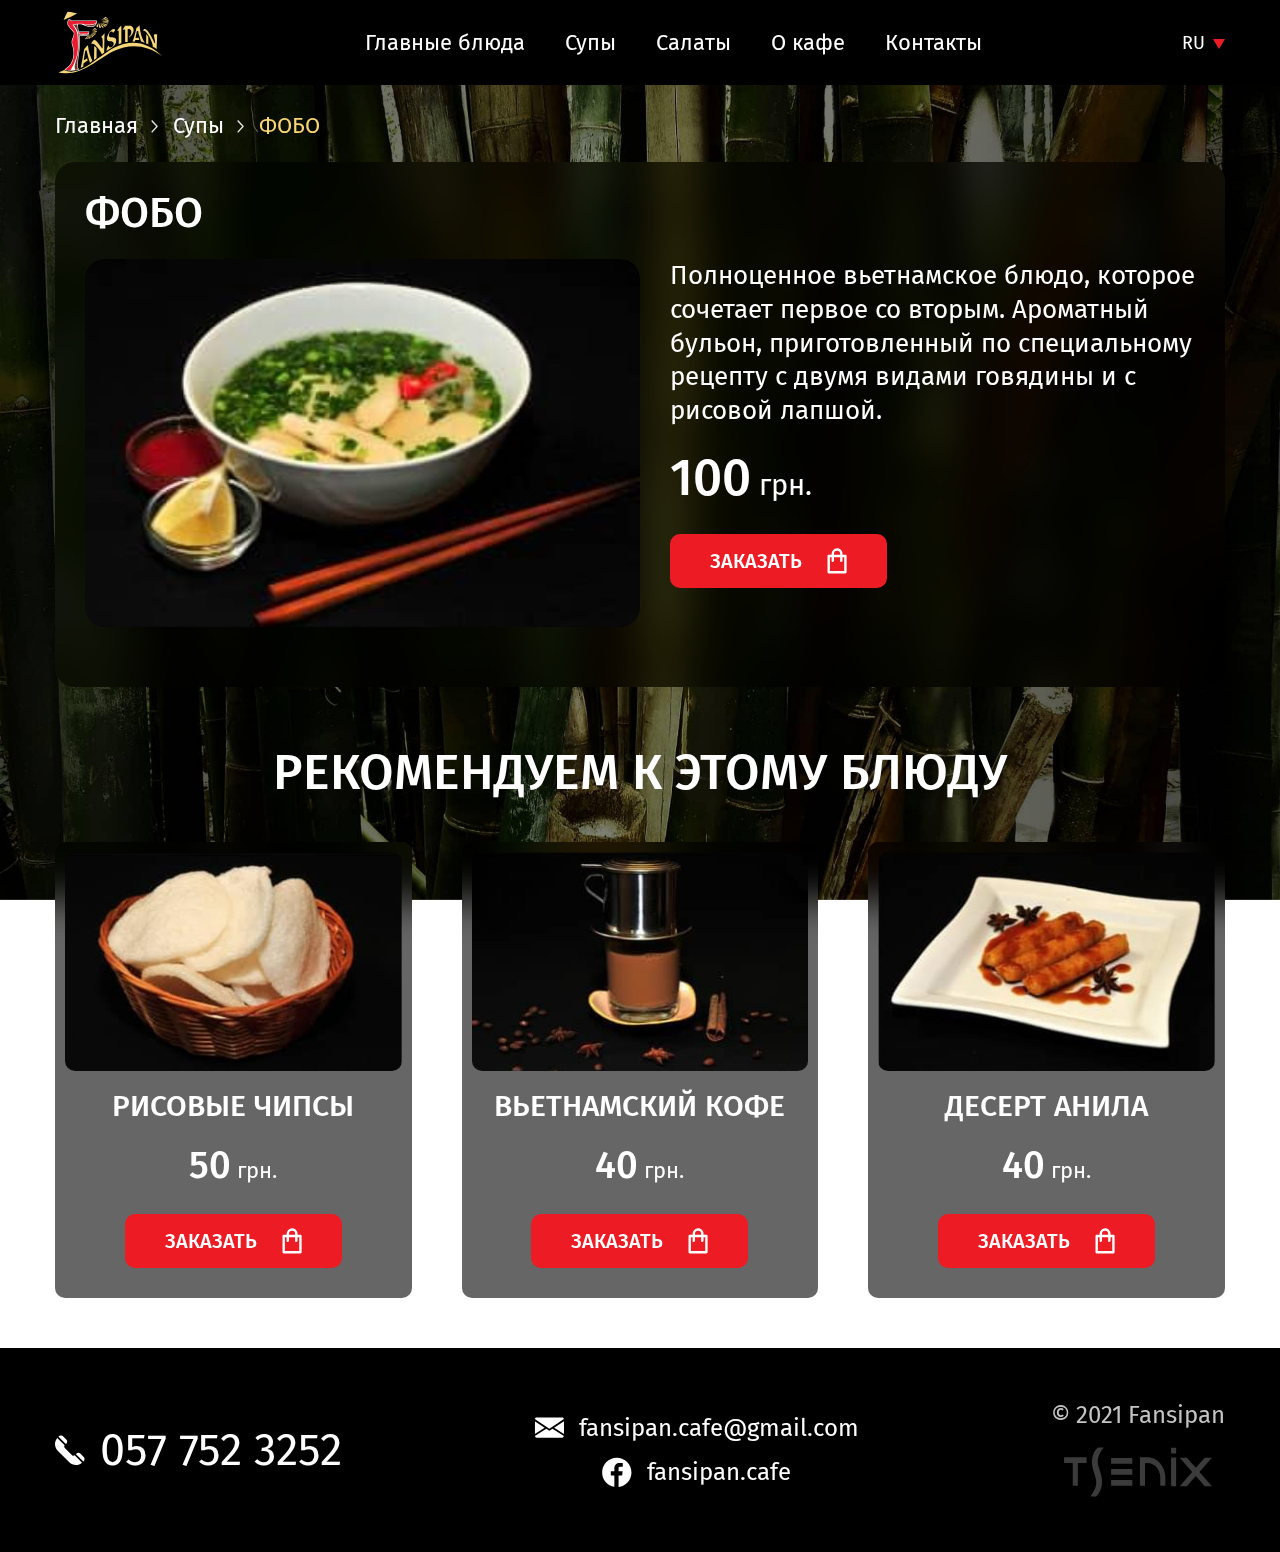
==== commit 1a6483d4: "1" ====
--- a/product.html
+++ b/product.html
@@ -4,7 +4,7 @@
 	<title>Product</title>
 	<meta charset="UTF-8">
 	<meta name="format-detection" content="telephone=no">
-	<link rel="stylesheet" href="css/style.min.css">
+	<link rel="stylesheet" href="css/style.min.css?_v=20210916213743">
 	<link rel="shortcut icon" href="favicon.ico">
 	<meta name="viewport" content="width=device-width, initial-scale=1.0">
 </head>
@@ -13,7 +13,7 @@
 			<header class="header">
 	<div class="header__container _container">
 		<a href="/" class="header__logo">
-			<img src="img/logo.svg" alt="">
+			<img src="img/logo.svg?_v=1631817463423" alt="">
 		</a>
 		<nav class="header__menu menu-header">
 			<ul class="menu-header__list">
@@ -59,7 +59,7 @@
               <h2 class="product__title">ФОБО</h2>
               <div class="product__body">
                 <div class="product__image">
-                  <img src="img/catalog/image01.jpg" alt="">
+                  <img src="img/catalog/image01.jpg?_v=1631817463423" alt="">
                 </div>
                 <div class="product__content">
                   <div class="product__text">Полноценное вьетнамское блюдо, которое сочетает первое со вторым. Ароматный бульон, приготовленный по специальному рецепту с двумя видами говядины и с рисовой лапшой.</div>
@@ -78,7 +78,7 @@
 							<div class="recommendation__item item-recommendation">
 								<div class="item-recommendation__wrapper">
 									<a href="product.html" class="item-recommendation__image">
-										<img src="img/catalog/image04.jpg" alt="">
+										<img src="img/catalog/image04.jpg?_v=1631817463423" alt="">
 									</a>
 									<a href="product.html" class="item-recommendation__title">РИСОВЫЕ ЧИПСЫ</a>
 									<div class="item-recommendation__price"><span>50</span> грн.</div>
@@ -88,7 +88,7 @@
               <div class="recommendation__item item-recommendation">
 								<div class="item-recommendation__wrapper">
 									<a href="product.html" class="item-recommendation__image">
-										<img src="img/catalog/image05.jpg" alt="">
+										<img src="img/catalog/image05.jpg?_v=1631817463423" alt="">
 									</a>
 									<a href="product.html" class="item-recommendation__title">ВЬЕТНАМСКИЙ КОФЕ</a>
 									<div class="item-recommendation__price"><span>40</span> грн.</div>
@@ -98,7 +98,7 @@
               <div class="recommendation__item item-recommendation">
 								<div class="item-recommendation__wrapper">
 									<a href="product.html" class="item-recommendation__image">
-										<img src="img/catalog/image06.jpg" alt="">
+										<img src="img/catalog/image06.jpg?_v=1631817463423" alt="">
 									</a>
 									<a href="product.html" class="item-recommendation__title">ДЕСЕРТ АНИЛА</a>
 									<div class="item-recommendation__price"><span>40</span> грн.</div>
@@ -118,14 +118,14 @@
 		</div>
 		<div class="footer__copyright">
 			<span>© 2021 Fansipan</span>
-			<a href="#"><img src="img/tsenix.svg" alt=""></a>
+			<a href="#"><img src="img/tsenix.svg?_v=1631817463423" alt=""></a>
 		</div>
 	</div>
 </footer>
 		</div>
 		<!-- Swiper -->
 <!-- <script src="https://unpkg.com/swiper/swiper-bundle.min.js"></script> -->
-<script src="js/vendors.min.js"></script>
-<script src="js/app.min.js"></script>
+<script src="js/vendors.min.js?_v=20210916213743"></script>
+<script src="js/app.min.js?_v=20210916213743"></script>
 	</body>
 </html>--- a/css/style.min.css
+++ b/css/style.min.css
@@ -1,1224 +1 @@
-@font-face {
-  font-family: "FiraSans";
-  font-display: swap;
-  src: url("../fonts/FiraSans-Medium.woff2") format("woff2"), url("../fonts/FiraSans-Medium.woff") format("woff");
-  font-weight: 500;
-  font-style: normal;
-}
-@font-face {
-  font-family: "FiraSans";
-  font-display: swap;
-  src: url("../fonts/FiraSans-Regular.woff2") format("woff2"), url("../fonts/FiraSans-Regular.woff") format("woff");
-  font-weight: 400;
-  font-style: normal;
-}
-* {
-  padding: 0px;
-  margin: 0px;
-  border: 0px;
-}
-
-*,
-*:before,
-*:after {
-  -moz-box-sizing: border-box;
-  -webkit-box-sizing: border-box;
-  box-sizing: border-box;
-}
-
-aside,
-nav,
-footer,
-header,
-section {
-  display: block;
-}
-
-html {
-  font-size: 16px;
-}
-
-html,
-body {
-  height: 100%;
-  min-width: 320px;
-}
-
-body {
-  line-height: 1;
-  font-family: "FiraSans";
-  -ms-text-size-adjust: 100%;
-  -moz-text-size-adjust: 100%;
-  -webkit-text-size-adjust: 100%;
-}
-
-input,
-button,
-textarea {
-  font-family: "FiraSans";
-  font-size: inherit;
-}
-
-input::-ms-clear {
-  display: none;
-}
-
-button {
-  cursor: pointer;
-  background-color: inherit;
-}
-
-button::-moz-focus-inner {
-  padding: 0;
-  border: 0;
-}
-
-a,
-a:visited {
-  text-decoration: none;
-}
-
-a:hover {
-  text-decoration: none;
-}
-
-ul li {
-  list-style: none;
-}
-
-img {
-  vertical-align: top;
-}
-
-h1,
-h2,
-h3,
-h4,
-h5,
-h6 {
-  font-weight: inherit;
-  font-size: inherit;
-}
-
-/*
-&::-webkit-scrollbar {
-	display: none;
-}
-*/
-body {
-  color: #fff;
-}
-body._lock {
-  overflow: hidden;
-}
-
-.wrapper {
-  width: 100%;
-  min-height: 100%;
-  overflow: hidden;
-  display: flex;
-  flex-direction: column;
-}
-._container {
-  padding: 0 15px;
-}
-@media (min-width: 767.98px) {
-  ._container {
-    padding: 0;
-    max-width: 750px;
-    margin: 0 auto;
-  }
-}
-@media (min-width: 991.98px) {
-  ._container {
-    max-width: 970px;
-  }
-}
-@media (min-width: 1182px) {
-  ._container {
-    max-width: 1170px;
-  }
-}
-
-.btn {
-  padding: 15px 40px;
-  background-color: #ED1C24;
-  border-radius: 10px;
-  transition: all 0.5s;
-}
-.btn span {
-  position: relative;
-  padding: 0 45px 0 0;
-  font-size: 20px;
-  font-weight: 500;
-  text-transform: uppercase;
-  color: #fff;
-}
-.btn span::after {
-  content: "";
-  position: absolute;
-  right: 0;
-  top: calc(50% - 13px);
-  width: 20px;
-  height: 26px;
-  background: url("../img/icons/cart.svg") center/100% no-repeat;
-}
-@media (min-width: 991.98px) {
-  .btn:hover {
-    box-shadow: 0 0 15px rgba(255, 255, 255, 0.3);
-  }
-}
-
-.swiper-container {
-  overflow: hidden;
-}
-@media (min-width: 767.98px) {
-  .swiper-container {
-    overflow: visible;
-  }
-}
-@media (min-width: 1182px) {
-  .swiper-container {
-    overflow: hidden;
-  }
-}
-.swiper-container .swiper-wrapper {
-  width: 100%;
-  height: 100%;
-  box-sizing: content-box;
-  display: flex;
-  position: relative;
-}
-.swiper-container.swiper-container-vertical .swiper-wrapper {
-  flex-direction: column;
-}
-.swiper-container.swiper-container-autoheight .swiper-wrapper {
-  align-items: flex-start;
-}
-
-.swiper-container-initialized .swiper-slide {
-  flex-shrink: 0;
-}
-
-.swiper-container-android .swiper-slide,
-.swiper-container-android .swiper-wrapper {
-  transform: translate3d(0px, 0, 0);
-}
-
-.swiper-button-lock {
-  display: none !important;
-}
-
-.header {
-  position: fixed;
-  z-index: 20;
-  top: 0;
-  left: 0;
-  width: 100%;
-  background-color: #000;
-}
-.header__container {
-  height: 85px;
-  display: flex;
-  align-items: center;
-}
-.header__logo {
-  flex: 1 1 auto;
-  transition: all 0.5s ease 0s;
-}
-.header__logo img {
-  height: 65px;
-}
-.header__logo._active {
-  opacity: 0;
-  visibility: hidden;
-}
-.header__burger {
-  position: relative;
-  width: 44px;
-  height: 36px;
-  background-color: #ED1C24;
-  border-radius: 5px;
-  transition: all 0.5s ease 0s;
-}
-@media (min-width: 991.98px) {
-  .header__burger {
-    display: none;
-  }
-}
-.header__burger span {
-  transition: all 0.5s ease 0s;
-  top: calc(50% - 1px);
-  left: calc(50% - 10px);
-  position: absolute;
-  width: 20px;
-  height: 2px;
-  background-color: #fff;
-}
-.header__burger span:first-child {
-  top: calc(50% - 8px);
-}
-.header__burger span:last-child {
-  top: calc(50% + 6px);
-}
-.header__burger._active {
-  background-color: transparent;
-}
-.header__burger._active span {
-  width: 30px;
-  left: calc(50% - 15px);
-  transform: scale(0);
-}
-.header__burger._active span:first-child {
-  transform: rotate(-45deg);
-  top: calc(50% - 1px);
-}
-.header__burger._active span:last-child {
-  transform: rotate(45deg);
-  top: calc(50% - 1px);
-}
-
-.menu-header {
-  position: fixed;
-  z-index: 20;
-  top: 85px;
-  left: 0;
-  opacity: 0;
-  visibility: hidden;
-  display: flex;
-  align-items: center;
-  justify-content: center;
-  text-align: center;
-  width: 100%;
-  height: calc(100vh - 85px);
-  background-color: #1F1F1F;
-  transition: all 0.5s ease 0s;
-}
-@media (min-width: 991.98px) {
-  .menu-header {
-    position: static;
-    opacity: 1;
-    visibility: visible;
-    height: auto;
-    background-color: transparent;
-  }
-}
-.menu-header._active {
-  opacity: 1;
-  visibility: visible;
-}
-@media (min-width: 991.98px) {
-  .menu-header__list {
-    display: flex;
-    align-items: center;
-  }
-}
-.menu-header__list li {
-  padding: 20px 0;
-}
-@media (min-width: 991.98px) {
-  .menu-header__list li {
-    padding: 0 20px;
-  }
-}
-.menu-header__link {
-  font-size: 30px;
-  color: #fff;
-  transition: color 0.3s ease 0s;
-}
-@media (min-width: 991.98px) {
-  .menu-header__link {
-    font-size: 22px;
-  }
-}
-@media (min-width: 991.98px) {
-  .menu-header__link:hover {
-    color: rgba(255, 255, 255, 0.7);
-  }
-}
-
-.lang_c {
-  position: relative;
-  margin-right: 25px;
-  padding-right: 25px;
-  transition: all 0.5s ease 0s;
-}
-@media (min-width: 991.98px) {
-  .lang_c {
-    margin-right: 0;
-    padding-right: 20px;
-  }
-}
-.lang_c::after {
-  content: "";
-  position: absolute;
-  right: 0;
-  top: calc(50% - 4px);
-  border-left: 6px solid transparent;
-  border-right: 6px solid transparent;
-  border-top: 10px solid #ED1C24;
-}
-.lang_c._active {
-  opacity: 0;
-  visibility: hidden;
-}
-.lang_c a {
-  display: none;
-  font-size: 20px;
-  text-transform: uppercase;
-  color: #fff;
-  transition: color 0.3s ease 0s;
-}
-@media (min-width: 991.98px) {
-  .lang_c a {
-    font-size: 18px;
-  }
-}
-@media (min-width: 991.98px) {
-  .lang_c a:hover {
-    color: rgba(255, 255, 255, 0.7);
-  }
-}
-.lang_c .lang_active {
-  display: block;
-}
-
-.footer {
-  padding: 55px 0;
-  background-color: #000;
-}
-.footer__container {
-  display: flex;
-  flex-direction: column;
-  align-items: center;
-}
-@media (min-width: 767.98px) {
-  .footer__container {
-    flex-direction: row;
-    justify-content: space-between;
-  }
-}
-.footer__phone {
-  position: relative;
-  margin-bottom: 20px;
-  padding-left: 35px;
-  font-size: 35px;
-  text-transform: uppercase;
-  color: #fff;
-  transition: color 0.5s;
-}
-@media (min-width: 767.98px) {
-  .footer__phone {
-    margin-bottom: 0;
-  }
-}
-@media (min-width: 991.98px) {
-  .footer__phone {
-    padding-left: 45px;
-    font-size: 45px;
-  }
-}
-.footer__phone::before {
-  content: "";
-  position: absolute;
-  left: 0;
-  top: calc(50% - 12px);
-  width: 24px;
-  height: 24px;
-  background: url("../img/icons/phone-icon.svg.svg") center/100% no-repeat;
-}
-@media (min-width: 991.98px) {
-  .footer__phone::before {
-    top: calc(50% - 15px);
-    width: 30px;
-    height: 30px;
-  }
-}
-@media (min-width: 991.98px) {
-  .footer__phone:hover {
-    color: rgba(255, 255, 255, 0.7);
-  }
-}
-.footer__contact {
-  display: flex;
-  flex-direction: column;
-  align-items: center;
-  padding-bottom: 20px;
-}
-@media (min-width: 767.98px) {
-  .footer__contact {
-    padding-bottom: 0;
-  }
-}
-.footer__link {
-  position: relative;
-  margin-bottom: 20px;
-  padding-left: 35px;
-  font-size: 18px;
-  color: #fff;
-  transition: color 0.5s;
-}
-@media (min-width: 991.98px) {
-  .footer__link {
-    font-size: 24px;
-    padding-left: 45px;
-  }
-}
-@media (min-width: 767.98px) {
-  .footer__link {
-    margin: 10px 0;
-  }
-}
-.footer__link::before {
-  content: "";
-  position: absolute;
-  left: 0;
-  top: calc(50% - 12px);
-  width: 24px;
-  height: 24px;
-}
-@media (min-width: 767.98px) {
-  .footer__link::before {
-    top: calc(50% - 15px);
-    width: 30px;
-    height: 30px;
-  }
-}
-.footer__link_mail::before {
-  background: url("../img/icons/email.svg.svg") center/100% no-repeat;
-}
-.footer__link_fb::before {
-  background: url("../img/icons/facebook.svg") center/100% no-repeat;
-}
-@media (min-width: 991.98px) {
-  .footer__link:hover {
-    color: rgba(255, 255, 255, 0.7);
-  }
-}
-.footer__copyright {
-  display: flex;
-  flex-direction: column;
-  align-items: center;
-}
-.footer__copyright span {
-  margin-bottom: 20px;
-  font-size: 18px;
-  color: #C4C4C4;
-}
-@media (min-width: 767.98px) {
-  .footer__copyright span {
-    font-size: 24px;
-  }
-}
-.footer__copyright a img {
-  height: 35px;
-}
-@media (min-width: 767.98px) {
-  .footer__copyright a img {
-    height: 50px;
-  }
-}
-
-.page {
-  flex: 1 1 auto;
-  margin-top: 85px;
-}
-.page::after {
-  content: "";
-  position: fixed;
-  z-index: -1;
-  top: 85px;
-  left: 0;
-  width: 100%;
-  height: calc(100vh - 85px);
-  background: url("../img/main-bg-mob.jpg") center/cover no-repeat;
-}
-@media (min-width: 991.98px) {
-  .page::after {
-    background: url("../img/main-bg-desc.jpg") center/cover no-repeat;
-  }
-}
-
-.section-title {
-  margin-bottom: 30px;
-  font-size: 35px;
-  font-weight: 500;
-  text-transform: uppercase;
-  text-align: center;
-}
-@media (min-width: 767.98px) {
-  .section-title {
-    margin-bottom: 40px;
-    font-size: 45px;
-  }
-}
-@media (min-width: 1182px) {
-  .section-title {
-    margin-bottom: 45px;
-    font-size: 50px;
-  }
-}
-
-.slider {
-  padding: 20px 0;
-}
-@media (min-width: 1182px) {
-  .slider ._container {
-    max-width: 1270px;
-  }
-}
-.slider__slide {
-  position: relative;
-  background-color: #000;
-  border-radius: 20px;
-  overflow: hidden;
-  transform: scale(0.8);
-  transition: all 0.5 ease 0s;
-}
-@media (min-width: 767.98px) {
-  .slider__slide {
-    flex: 0 0 50%;
-  }
-}
-@media (min-width: 991.98px) {
-  .slider__slide {
-    flex: 0 0 40%;
-  }
-}
-@media (min-width: 1182px) {
-  .slider__slide {
-    flex: 0 0 33.333%;
-  }
-}
-.slider__slide.swiper-slide-active {
-  transition: all 0.5 ease 0s;
-  transform: scale(1);
-}
-.slider__pagination {
-  display: flex;
-  justify-content: center;
-  margin-top: 15px;
-}
-.slider__pagination .swiper-pagination-bullet {
-  margin: 0 6px;
-  width: 15px;
-  height: 15px;
-  border-radius: 50%;
-  background-color: rgba(255, 255, 255, 0.6);
-}
-.slider__pagination .swiper-pagination-bullet-active {
-  background-color: white;
-}
-
-.slide__slogan {
-  position: relative;
-  z-index: 2;
-  height: 100%;
-  display: flex;
-  flex-direction: column;
-  justify-content: center;
-  align-items: flex-start;
-  padding-left: 15px;
-  font-size: 10px;
-}
-@media (min-width: 479.98px) {
-  .slide__slogan {
-    font-size: 14px;
-  }
-}
-.slide__slogan span {
-  padding-bottom: 10px;
-  font-weight: 500;
-  text-transform: uppercase;
-}
-@media (min-width: 479.98px) {
-  .slide__slogan span {
-    padding-bottom: 15px;
-  }
-}
-.slide__slogan span:nth-child(1) {
-  font-size: 3em;
-}
-.slide__slogan span:nth-child(2) {
-  padding-left: 10%;
-  font-size: 2em;
-}
-.slide__slogan span:nth-child(3) {
-  padding-left: 5%;
-  font-size: 1.5em;
-}
-.slide__slogan span:nth-child(4) {
-  padding-left: 15%;
-  font-size: 1em;
-}
-.slide__slogan span:nth-child(5) {
-  padding-left: 5%;
-  position: relative;
-}
-.slide__slogan span:nth-child(5) img:first-child {
-  height: 20px;
-}
-@media (min-width: 479.98px) {
-  .slide__slogan span:nth-child(5) img:first-child {
-    height: 40px;
-  }
-}
-.slide__slogan span:nth-child(5) img:last-child {
-  position: absolute;
-  right: -10px;
-  top: -5px;
-  width: 10px;
-}
-@media (min-width: 479.98px) {
-  .slide__slogan span:nth-child(5) img:last-child {
-    width: 20px;
-    right: -20px;
-  }
-}
-.slide__picture {
-  position: absolute;
-  z-index: 1;
-  top: 0;
-  right: 0;
-  width: 55%;
-}
-.slide__picture img {
-  width: 100%;
-}
-.slide__image img {
-  width: 100%;
-  height: 100%;
-  object-fit: cover;
-}
-
-.menu {
-  padding: 40px 0;
-}
-.menu__body {
-  margin: 0 -15px;
-  text-align: center;
-}
-@media (min-width: 767.98px) {
-  .menu__body {
-    margin: 0;
-  }
-}
-@media (min-width: 767.98px) {
-  .menu__wrapper {
-    justify-content: center;
-  }
-}
-
-.item-menu {
-  position: relative;
-  flex: 0 0 180px;
-  margin: 0 10px;
-  width: 180px;
-  height: 180px;
-  overflow: hidden;
-  border-radius: 30px;
-}
-@media (min-width: 991.98px) {
-  .item-menu {
-    margin: 0 40px;
-  }
-}
-@media (min-width: 991.98px) {
-  .item-menu:hover .item-menu__wrap {
-    height: 40%;
-  }
-}
-.item-menu__wrap {
-  position: absolute;
-  z-index: 2;
-  bottom: 0;
-  left: 0;
-  width: 100%;
-  height: 80%;
-  background: linear-gradient(0, black, rgba(0, 0, 0, 0));
-  transition: all 0.5s ease 0s;
-}
-.item-menu__image {
-  position: absolute;
-  z-index: 1;
-  top: 50%;
-  left: 50%;
-  transform: translate(-50%, -50%);
-  width: 100%;
-  height: 100%;
-  object-fit: cover;
-}
-.item-menu__title {
-  position: absolute;
-  bottom: 15px;
-  left: 50%;
-  transform: translateX(-50%);
-  z-index: 3;
-  font-size: 27px;
-  color: #fff;
-}
-
-.catalog {
-  padding: 40px 0 0;
-}
-.catalog__body {
-  display: flex;
-  flex-wrap: wrap;
-}
-@media (min-width: 550px) {
-  .catalog__body {
-    margin: 0 -10px;
-  }
-}
-@media (min-width: 1182px) {
-  .catalog__body {
-    margin: 0 -25px;
-  }
-}
-.catalog__item {
-  flex: 0 0 100%;
-  margin-bottom: 50px;
-  display: flex;
-}
-@media (min-width: 550px) {
-  .catalog__item {
-    flex: 0 0 50%;
-    padding: 0 10px;
-  }
-}
-@media (min-width: 991.98px) {
-  .catalog__item {
-    flex: 0 0 33.333%;
-  }
-}
-@media (min-width: 1182px) {
-  .catalog__item {
-    padding: 0 25px;
-  }
-}
-
-.item-catalog__wrapper {
-  position: relative;
-  padding: 10px 10px 30px 10px;
-  display: flex;
-  flex-direction: column;
-  align-items: center;
-  width: 100%;
-  background-color: rgba(0, 0, 0, 0.6);
-  backdrop-filter: saturate(180%) blur(20px);
-  border-radius: 10px;
-}
-.item-catalog__image {
-  display: block;
-  position: relative;
-  padding-top: 65%;
-  margin-bottom: 20px;
-  width: 100%;
-  border-radius: 10px;
-  overflow: hidden;
-}
-.item-catalog__image img {
-  position: absolute;
-  top: 50%;
-  left: 50%;
-  transform: translate(-50%, -50%);
-  width: 100%;
-  height: 100%;
-  object-fit: cover;
-  transition: transform 0.5s;
-}
-@media (min-width: 991.98px) {
-  .item-catalog__image:hover img {
-    transform: translate(-50%, -50%) scale(1.05);
-  }
-}
-.item-catalog__label {
-  position: absolute;
-  z-index: 2;
-  top: 10px;
-  left: 10px;
-  padding: 10px 15px;
-  font-size: 14px;
-  font-weight: 500;
-  text-transform: uppercase;
-  background-color: #ED1C24;
-  border-radius: 20px;
-}
-.item-catalog__title {
-  margin-bottom: 25px;
-  font-size: 30px;
-  font-weight: 500;
-  color: #fff;
-  text-align: center;
-  transition: color 0.5s;
-}
-@media (min-width: 991.98px) {
-  .item-catalog__title:hover {
-    color: rgba(255, 255, 255, 0.7);
-  }
-}
-.item-catalog__text {
-  flex: 1 1 auto;
-  margin-bottom: 30px;
-  text-align: center;
-  line-height: 130%;
-}
-.item-catalog__price {
-  margin-bottom: 35px;
-  font-size: 20px;
-}
-.item-catalog__price span {
-  font-size: 35px;
-  font-weight: 500;
-}
-.about {
-  padding: 40px 0 20px;
-}
-.about h1 {
-  margin-bottom: 30px;
-  font-size: 35px;
-  font-weight: 500;
-  text-transform: uppercase;
-  text-align: center;
-}
-@media (min-width: 767.98px) {
-  .about h1 {
-    margin-bottom: 40px;
-    font-size: 45px;
-  }
-}
-@media (min-width: 1182px) {
-  .about h1 {
-    margin-bottom: 45px;
-    font-size: 50px;
-  }
-}
-.about h2 {
-  margin-bottom: 20px;
-  font-size: 30px;
-  font-weight: 500;
-  text-transform: uppercase;
-  text-align: center;
-}
-@media (min-width: 767.98px) {
-  .about h2 {
-    font-size: 40px;
-  }
-}
-.about h3 {
-  margin-bottom: 20px;
-  font-size: 25px;
-  font-weight: 500;
-  text-transform: uppercase;
-  text-align: center;
-}
-@media (min-width: 767.98px) {
-  .about h3 {
-    font-size: 35px;
-  }
-}
-.about p {
-  margin-bottom: 20px;
-  font-size: 18px;
-  line-height: 150%;
-}
-@media (min-width: 767.98px) {
-  .about p {
-    font-size: 22px;
-  }
-}
-.about img {
-  display: inline-block;
-  margin-bottom: 20px;
-  width: 100%;
-  border-radius: 30px;
-}
-.about blockquote {
-  margin-bottom: 20px;
-  padding-left: 30px;
-  font-size: 18px;
-  line-height: 150%;
-  font-style: italic;
-  border-left: 5px solid #FFCC1B;
-}
-@media (min-width: 767.98px) {
-  .about blockquote {
-    font-size: 22px;
-  }
-}
-.about ul {
-  margin-bottom: 20px;
-  padding-left: 20px;
-}
-.about ul li {
-  padding-bottom: 20px;
-  line-height: 130%;
-  list-style: disc;
-  font-size: 18px;
-}
-.about ul li:last-child {
-  padding-bottom: 0;
-}
-@media (min-width: 767.98px) {
-  .about ul li {
-    font-size: 22px;
-  }
-}
-
-.breadcrumbs__list {
-  padding: 30px 0 5px 0;
-  display: flex;
-  overflow-x: auto;
-}
-.breadcrumbs__list li {
-  margin-right: 25px;
-  font-size: 18px;
-  color: #F8D675;
-  text-transform: uppercase;
-  white-space: nowrap;
-}
-.breadcrumbs__list li:last-child {
-  margin-right: 0;
-}
-@media (min-width: 767.98px) {
-  .breadcrumbs__list li {
-    margin-right: 35px;
-    font-size: 22px;
-  }
-}
-.breadcrumbs__item {
-  position: relative;
-  font-size: 18px;
-  color: #fff;
-  text-transform: none;
-  white-space: nowrap;
-  transition: color ease 0.5s;
-}
-@media (min-width: 767.98px) {
-  .breadcrumbs__item {
-    font-size: 22px;
-  }
-}
-@media (min-width: 767.98px) {
-  .breadcrumbs__item:hover {
-    color: rgba(255, 255, 255, 0.6);
-  }
-}
-.breadcrumbs__item::after {
-  content: "";
-  position: absolute;
-  right: -15px;
-  top: 7px;
-  width: 6px;
-  height: 12px;
-  background: url("../img/icons/arrow.svg") center/100% no-repeat;
-}
-@media (min-width: 767.98px) {
-  .breadcrumbs__item::after {
-    right: -20px;
-    top: 7px;
-    width: 7px;
-    height: 14px;
-  }
-}
-
-.product {
-  padding: 20px 0;
-}
-.product__wrapper {
-  padding: 20px 0 30px 0;
-  background-color: rgba(0, 0, 0, 0.6);
-  backdrop-filter: saturate(180%) blur(20px);
-  border-radius: 20px;
-}
-@media (min-width: 767.98px) {
-  .product__wrapper {
-    padding: 20px 20px 20px 20px;
-  }
-}
-@media (min-width: 991.98px) {
-  .product__wrapper {
-    padding: 30px 30px 30px 30px;
-  }
-}
-.product__title {
-  margin-bottom: 25px;
-  font-size: 32px;
-  font-weight: 500;
-  text-transform: uppercase;
-  text-align: center;
-}
-@media (min-width: 767.98px) {
-  .product__title {
-    text-align: left;
-  }
-}
-@media (min-width: 1182px) {
-  .product__title {
-    font-size: 42px;
-  }
-}
-@media (min-width: 767.98px) {
-  .product__body {
-    display: flex;
-  }
-}
-.product__image {
-  margin-bottom: 30px;
-  border-radius: 20px;
-  overflow: hidden;
-}
-@media (min-width: 767.98px) {
-  .product__image {
-    flex: 0 0 50%;
-  }
-}
-.product__image img {
-  width: 100%;
-}
-.product__content {
-  text-align: center;
-}
-@media (min-width: 767.98px) {
-  .product__content {
-    padding-left: 30px;
-    text-align: left;
-  }
-}
-.product__text {
-  margin-bottom: 25px;
-  padding: 0 10px;
-  font-size: 18px;
-  line-height: 130%;
-}
-@media (min-width: 767.98px) {
-  .product__text {
-    padding: 0;
-  }
-}
-@media (min-width: 1182px) {
-  .product__text {
-    font-size: 26px;
-  }
-}
-.product__price {
-  margin-bottom: 30px;
-  padding: 0 10px;
-  font-size: 23px;
-}
-@media (min-width: 767.98px) {
-  .product__price {
-    padding: 0;
-  }
-}
-@media (min-width: 1182px) {
-  .product__price {
-    font-size: 29px;
-  }
-}
-.product__price span {
-  font-size: 40px;
-  font-weight: 500;
-}
-@media (min-width: 1182px) {
-  .product__price span {
-    font-size: 51px;
-  }
-}
-
-.recommendation {
-  padding: 40px 0 0;
-}
-.recommendation__body {
-  display: flex;
-  flex-wrap: wrap;
-}
-@media (min-width: 550px) {
-  .recommendation__body {
-    margin: 0 -10px;
-  }
-}
-@media (min-width: 1182px) {
-  .recommendation__body {
-    margin: 0 -25px;
-  }
-}
-.recommendation__item {
-  flex: 0 0 100%;
-  margin-bottom: 50px;
-  display: flex;
-}
-@media (min-width: 550px) {
-  .recommendation__item {
-    flex: 0 0 50%;
-    padding: 0 10px;
-  }
-}
-@media (min-width: 991.98px) {
-  .recommendation__item {
-    flex: 0 0 33.333%;
-  }
-}
-@media (min-width: 1182px) {
-  .recommendation__item {
-    padding: 0 25px;
-  }
-}
-
-.item-recommendation__wrapper {
-  position: relative;
-  padding: 10px 10px 30px 10px;
-  display: flex;
-  flex-direction: column;
-  align-items: center;
-  width: 100%;
-  background-color: rgba(0, 0, 0, 0.6);
-  backdrop-filter: saturate(180%) blur(20px);
-  border-radius: 10px;
-}
-.item-recommendation__image {
-  display: block;
-  position: relative;
-  padding-top: 65%;
-  margin-bottom: 20px;
-  width: 100%;
-  border-radius: 10px;
-  overflow: hidden;
-}
-.item-recommendation__image img {
-  position: absolute;
-  top: 50%;
-  left: 50%;
-  transform: translate(-50%, -50%);
-  width: 100%;
-  height: 100%;
-  object-fit: cover;
-  transition: transform 0.5s;
-}
-@media (min-width: 991.98px) {
-  .item-recommendation__image:hover img {
-    transform: translate(-50%, -50%) scale(1.05);
-  }
-}
-.item-recommendation__title {
-  margin-bottom: 25px;
-  flex: 1 1 auto;
-  font-size: 30px;
-  font-weight: 500;
-  color: #fff;
-  text-align: center;
-  transition: color 0.5s;
-}
-@media (min-width: 991.98px) {
-  .item-recommendation__title:hover {
-    color: rgba(255, 255, 255, 0.7);
-  }
-}
-.item-recommendation__price {
-  margin-bottom: 30px;
-  font-size: 22px;
-}
-.item-recommendation__price span {
-  font-size: 38px;
-  font-weight: 500;
-}+@font-face{font-family:FiraSans;font-display:swap;src:url(../fonts/FiraSans-Medium.woff2) format("woff2"),url(../fonts/FiraSans-Medium.woff) format("woff");font-weight:500;font-style:normal}@font-face{font-family:FiraSans;font-display:swap;src:url(../fonts/FiraSans-Regular.woff2) format("woff2"),url(../fonts/FiraSans-Regular.woff) format("woff");font-weight:400;font-style:normal}*{padding:0;margin:0;border:0}*,:after,:before{-webkit-box-sizing:border-box;box-sizing:border-box}aside,footer,header,nav,section{display:block}html{font-size:16px}body,html{height:100%;min-width:320px}body{line-height:1;font-family:FiraSans;-ms-text-size-adjust:100%;-moz-text-size-adjust:100%;-webkit-text-size-adjust:100%}button,input,textarea{font-family:FiraSans;font-size:inherit}input::-ms-clear{display:none}button{cursor:pointer;background-color:inherit}button::-moz-focus-inner{padding:0;border:0}a,a:visited{text-decoration:none}a:hover{text-decoration:none}ul li{list-style:none}img{vertical-align:top}h1,h2,h3,h4,h5,h6{font-weight:inherit;font-size:inherit}body{color:#fff}body._lock{overflow:hidden}.wrapper{width:100%;min-height:100%;overflow:hidden;display:-webkit-box;display:-ms-flexbox;display:flex;-webkit-box-orient:vertical;-webkit-box-direction:normal;-ms-flex-direction:column;flex-direction:column}._container{padding:0 15px}.btn{padding:15px 40px;background-color:#ed1c24;border-radius:10px;-webkit-transition:all .5s;-o-transition:all .5s;transition:all .5s}.btn span{position:relative;padding:0 45px 0 0;font-size:20px;font-weight:500;text-transform:uppercase;color:#fff}.btn span::after{content:"";position:absolute;right:0;top:calc(50% - 13px);width:20px;height:26px;background:url(../img/icons/cart.svg) center/100% no-repeat}.swiper-container{overflow:hidden}.swiper-container .swiper-wrapper{width:100%;height:100%;-webkit-box-sizing:content-box;box-sizing:content-box;display:-webkit-box;display:-ms-flexbox;display:flex;position:relative}.swiper-container.swiper-container-vertical .swiper-wrapper{-webkit-box-orient:vertical;-webkit-box-direction:normal;-ms-flex-direction:column;flex-direction:column}.swiper-container.swiper-container-autoheight .swiper-wrapper{-webkit-box-align:start;-ms-flex-align:start;align-items:flex-start}.swiper-container-initialized .swiper-slide{-ms-flex-negative:0;flex-shrink:0}.swiper-container-android .swiper-slide,.swiper-container-android .swiper-wrapper{-webkit-transform:translate3d(0,0,0);transform:translate3d(0,0,0)}.swiper-button-lock{display:none!important}.header{position:fixed;z-index:20;top:0;left:0;width:100%;background-color:#000}.header__container{height:85px;display:-webkit-box;display:-ms-flexbox;display:flex;-webkit-box-align:center;-ms-flex-align:center;align-items:center}.header__logo{-webkit-box-flex:1;-ms-flex:1 1 auto;flex:1 1 auto;-webkit-transition:all .5s ease 0s;-o-transition:all .5s ease 0s;transition:all .5s ease 0s}.header__logo img{height:65px}.header__logo._active{opacity:0;visibility:hidden}.header__burger{position:relative;width:44px;height:36px;background-color:#ed1c24;border-radius:5px;-webkit-transition:all .5s ease 0s;-o-transition:all .5s ease 0s;transition:all .5s ease 0s}.header__burger span{-webkit-transition:all .5s ease 0s;-o-transition:all .5s ease 0s;transition:all .5s ease 0s;top:calc(50% - 1px);left:calc(50% - 10px);position:absolute;width:20px;height:2px;background-color:#fff}.header__burger span:first-child{top:calc(50% - 8px)}.header__burger span:last-child{top:calc(50% + 6px)}.header__burger._active{background-color:transparent}.header__burger._active span{width:30px;left:calc(50% - 15px);-webkit-transform:scale(0);-ms-transform:scale(0);transform:scale(0)}.header__burger._active span:first-child{-webkit-transform:rotate(-45deg);-ms-transform:rotate(-45deg);transform:rotate(-45deg);top:calc(50% - 1px)}.header__burger._active span:last-child{-webkit-transform:rotate(45deg);-ms-transform:rotate(45deg);transform:rotate(45deg);top:calc(50% - 1px)}.menu-header{position:fixed;z-index:20;top:85px;left:0;opacity:0;visibility:hidden;display:-webkit-box;display:-ms-flexbox;display:flex;-webkit-box-align:center;-ms-flex-align:center;align-items:center;-webkit-box-pack:center;-ms-flex-pack:center;justify-content:center;text-align:center;width:100%;height:calc(100vh - 85px);background-color:#1f1f1f;-webkit-transition:all .5s ease 0s;-o-transition:all .5s ease 0s;transition:all .5s ease 0s}.menu-header._active{opacity:1;visibility:visible}.menu-header__list li{padding:20px 0}.menu-header__link{font-size:30px;color:#fff;-webkit-transition:color .3s ease 0s;-o-transition:color .3s ease 0s;transition:color .3s ease 0s}.lang_c{position:relative;margin-right:25px;padding-right:25px;-webkit-transition:all .5s ease 0s;-o-transition:all .5s ease 0s;transition:all .5s ease 0s}.lang_c::after{content:"";position:absolute;right:0;top:calc(50% - 4px);border-left:6px solid transparent;border-right:6px solid transparent;border-top:10px solid #ed1c24}.lang_c._active{opacity:0;visibility:hidden}.lang_c a{display:none;font-size:20px;text-transform:uppercase;color:#fff;-webkit-transition:color .3s ease 0s;-o-transition:color .3s ease 0s;transition:color .3s ease 0s}.lang_c .lang_active{display:block}.footer{padding:55px 0;background-color:#000}.footer__container{display:-webkit-box;display:-ms-flexbox;display:flex;-webkit-box-orient:vertical;-webkit-box-direction:normal;-ms-flex-direction:column;flex-direction:column;-webkit-box-align:center;-ms-flex-align:center;align-items:center}.footer__phone{position:relative;margin-bottom:20px;padding-left:35px;font-size:35px;text-transform:uppercase;color:#fff;-webkit-transition:color .5s;-o-transition:color .5s;transition:color .5s}.footer__phone::before{content:"";position:absolute;left:0;top:calc(50% - 12px);width:24px;height:24px;background:url(../img/icons/phone-icon.svg.svg) center/100% no-repeat}.footer__contact{display:-webkit-box;display:-ms-flexbox;display:flex;-webkit-box-orient:vertical;-webkit-box-direction:normal;-ms-flex-direction:column;flex-direction:column;-webkit-box-align:center;-ms-flex-align:center;align-items:center;padding-bottom:20px}.footer__link{position:relative;margin-bottom:20px;padding-left:35px;font-size:18px;color:#fff;-webkit-transition:color .5s;-o-transition:color .5s;transition:color .5s}.footer__link::before{content:"";position:absolute;left:0;top:calc(50% - 12px);width:24px;height:24px}.footer__link_mail::before{background:url(../img/icons/email.svg.svg) center/100% no-repeat}.footer__link_fb::before{background:url(../img/icons/facebook.svg) center/100% no-repeat}.footer__copyright{display:-webkit-box;display:-ms-flexbox;display:flex;-webkit-box-orient:vertical;-webkit-box-direction:normal;-ms-flex-direction:column;flex-direction:column;-webkit-box-align:center;-ms-flex-align:center;align-items:center}.footer__copyright span{margin-bottom:20px;font-size:18px;color:#c4c4c4}.footer__copyright a img{height:35px}.page{-webkit-box-flex:1;-ms-flex:1 1 auto;flex:1 1 auto;margin-top:85px}.page::after{content:"";position:fixed;z-index:-1;top:85px;left:0;width:100%;height:100vh;background:url(../img/main-bg-mob.jpg) center/cover no-repeat}.section-title{margin-bottom:30px;font-size:35px;font-weight:500;text-transform:uppercase;text-align:center}.slider{padding:20px 0}.slider__slide{position:relative;background-color:#000;border-radius:20px;overflow:hidden;-webkit-transform:scale(.8);-ms-transform:scale(.8);transform:scale(.8);-webkit-transition:all .5 ease 0s;-o-transition:all .5 ease 0s;transition:all .5 ease 0s}.slider__slide.swiper-slide-active{-webkit-transition:all .5 ease 0s;-o-transition:all .5 ease 0s;transition:all .5 ease 0s;-webkit-transform:scale(1);-ms-transform:scale(1);transform:scale(1)}.slider__pagination{display:-webkit-box;display:-ms-flexbox;display:flex;-webkit-box-pack:center;-ms-flex-pack:center;justify-content:center;margin-top:15px}.slider__pagination .swiper-pagination-bullet{margin:0 6px;width:15px;height:15px;border-radius:50%;background-color:rgba(255,255,255,.6)}.slider__pagination .swiper-pagination-bullet-active{background-color:#fff}.slide__slogan{position:relative;z-index:2;height:100%;display:-webkit-box;display:-ms-flexbox;display:flex;-webkit-box-orient:vertical;-webkit-box-direction:normal;-ms-flex-direction:column;flex-direction:column;-webkit-box-pack:center;-ms-flex-pack:center;justify-content:center;-webkit-box-align:start;-ms-flex-align:start;align-items:flex-start;padding-left:15px;font-size:10px}.slide__slogan span{padding-bottom:10px;font-weight:500;text-transform:uppercase}.slide__slogan span:nth-child(1){font-size:3em}.slide__slogan span:nth-child(2){padding-left:10%;font-size:2em}.slide__slogan span:nth-child(3){padding-left:5%;font-size:1.5em}.slide__slogan span:nth-child(4){padding-left:15%;font-size:1em}.slide__slogan span:nth-child(5){padding-left:5%;position:relative}.slide__slogan span:nth-child(5) img:first-child{height:20px}.slide__slogan span:nth-child(5) img:last-child{position:absolute;right:-10px;top:-5px;width:10px}.slide__picture{position:absolute;z-index:1;top:0;right:0;width:55%}.slide__picture img{width:100%}.slide__image img{width:100%;height:100%;-o-object-fit:cover;object-fit:cover}.menu{padding:40px 0}.menu__body{margin:0 -15px;text-align:center}.item-menu{position:relative;-webkit-box-flex:0;-ms-flex:0 0 180px;flex:0 0 180px;margin:0 10px;width:180px;height:180px;overflow:hidden;border-radius:30px}.item-menu__wrap{position:absolute;z-index:2;bottom:0;left:0;width:100%;height:80%;background:-webkit-gradient(linear,left top,left bottom,from(0),color-stop(black),to(rgba(0,0,0,0)));background:-o-linear-gradient(0,#000,rgba(0,0,0,0));background:linear-gradient(0,#000,rgba(0,0,0,0));-webkit-transition:all .5s ease 0s;-o-transition:all .5s ease 0s;transition:all .5s ease 0s}.item-menu__image{position:absolute;z-index:1;top:50%;left:50%;-webkit-transform:translate(-50%,-50%);-ms-transform:translate(-50%,-50%);transform:translate(-50%,-50%);width:100%;height:100%;-o-object-fit:cover;object-fit:cover}.item-menu__title{position:absolute;bottom:15px;left:50%;-webkit-transform:translateX(-50%);-ms-transform:translateX(-50%);transform:translateX(-50%);z-index:3;font-size:27px;color:#fff}.catalog{padding:40px 0 0}.catalog__body{display:-webkit-box;display:-ms-flexbox;display:flex;-ms-flex-wrap:wrap;flex-wrap:wrap}.catalog__item{-webkit-box-flex:0;-ms-flex:0 0 100%;flex:0 0 100%;margin-bottom:50px;display:-webkit-box;display:-ms-flexbox;display:flex}.item-catalog__wrapper{position:relative;padding:10px 10px 30px 10px;display:-webkit-box;display:-ms-flexbox;display:flex;-webkit-box-orient:vertical;-webkit-box-direction:normal;-ms-flex-direction:column;flex-direction:column;-webkit-box-align:center;-ms-flex-align:center;align-items:center;width:100%;background-color:rgba(0,0,0,.6);-webkit-backdrop-filter:saturate(180%) blur(20px);backdrop-filter:saturate(180%) blur(20px);border-radius:10px}.item-catalog__image{display:block;position:relative;padding-top:65%;margin-bottom:20px;width:100%;border-radius:10px;overflow:hidden}.item-catalog__image img{position:absolute;top:50%;left:50%;-webkit-transform:translate(-50%,-50%);-ms-transform:translate(-50%,-50%);transform:translate(-50%,-50%);width:100%;height:100%;-o-object-fit:cover;object-fit:cover;-webkit-transition:-webkit-transform .5s;transition:-webkit-transform .5s;-o-transition:transform .5s;transition:transform .5s;transition:transform .5s,-webkit-transform .5s}.item-catalog__label{position:absolute;z-index:2;top:10px;left:10px;padding:10px 15px;font-size:14px;font-weight:500;text-transform:uppercase;background-color:#ed1c24;border-radius:20px}.item-catalog__title{margin-bottom:25px;font-size:30px;font-weight:500;color:#fff;text-align:center;-webkit-transition:color .5s;-o-transition:color .5s;transition:color .5s}.item-catalog__text{-webkit-box-flex:1;-ms-flex:1 1 auto;flex:1 1 auto;margin-bottom:30px;text-align:center;line-height:130%}.item-catalog__price{margin-bottom:35px;font-size:20px}.item-catalog__price span{font-size:35px;font-weight:500}.about{padding:40px 0 20px}.about h1{margin-bottom:30px;font-size:35px;font-weight:500;text-transform:uppercase;text-align:center}.about h2{margin-bottom:20px;font-size:30px;font-weight:500;text-transform:uppercase;text-align:center}.about h3{margin-bottom:20px;font-size:25px;font-weight:500;text-transform:uppercase;text-align:center}.about p{margin-bottom:20px;font-size:18px;line-height:150%}.about img{display:inline-block;margin-bottom:20px;width:100%;border-radius:30px}.about blockquote{margin-bottom:20px;padding-left:30px;font-size:18px;line-height:150%;font-style:italic;border-left:5px solid #ffcc1b}.about ul{margin-bottom:20px;padding-left:20px}.about ul li{padding-bottom:20px;line-height:130%;list-style:disc;font-size:18px}.about ul li:last-child{padding-bottom:0}.breadcrumbs__list{padding:30px 0 5px 0;display:-webkit-box;display:-ms-flexbox;display:flex;overflow-x:auto}.breadcrumbs__list li{margin-right:25px;font-size:18px;color:#f8d675;text-transform:uppercase;white-space:nowrap}.breadcrumbs__list li:last-child{margin-right:0}.breadcrumbs__item{position:relative;font-size:18px;color:#fff;text-transform:none;white-space:nowrap;-webkit-transition:color ease .5s;-o-transition:color ease .5s;transition:color ease .5s}.breadcrumbs__item::after{content:"";position:absolute;right:-15px;top:7px;width:6px;height:12px;background:url(../img/icons/arrow.svg) center/100% no-repeat}.product{padding:20px 0}.product__wrapper{padding:20px 0 30px 0;background-color:rgba(0,0,0,.6);-webkit-backdrop-filter:saturate(180%) blur(20px);backdrop-filter:saturate(180%) blur(20px);border-radius:20px}.product__title{margin-bottom:25px;font-size:32px;font-weight:500;text-transform:uppercase;text-align:center}.product__image{margin-bottom:30px;border-radius:20px;overflow:hidden}.product__image img{width:100%}.product__content{text-align:center}.product__text{margin-bottom:25px;padding:0 10px;font-size:18px;line-height:130%}.product__price{margin-bottom:30px;padding:0 10px;font-size:23px}.product__price span{font-size:40px;font-weight:500}.recommendation{padding:40px 0 0}.recommendation__body{display:-webkit-box;display:-ms-flexbox;display:flex;-ms-flex-wrap:wrap;flex-wrap:wrap}.recommendation__item{-webkit-box-flex:0;-ms-flex:0 0 100%;flex:0 0 100%;margin-bottom:50px;display:-webkit-box;display:-ms-flexbox;display:flex}.item-recommendation__wrapper{position:relative;padding:10px 10px 30px 10px;display:-webkit-box;display:-ms-flexbox;display:flex;-webkit-box-orient:vertical;-webkit-box-direction:normal;-ms-flex-direction:column;flex-direction:column;-webkit-box-align:center;-ms-flex-align:center;align-items:center;width:100%;background-color:rgba(0,0,0,.6);-webkit-backdrop-filter:saturate(180%) blur(20px);backdrop-filter:saturate(180%) blur(20px);border-radius:10px}.item-recommendation__image{display:block;position:relative;padding-top:65%;margin-bottom:20px;width:100%;border-radius:10px;overflow:hidden}.item-recommendation__image img{position:absolute;top:50%;left:50%;-webkit-transform:translate(-50%,-50%);-ms-transform:translate(-50%,-50%);transform:translate(-50%,-50%);width:100%;height:100%;-o-object-fit:cover;object-fit:cover;-webkit-transition:-webkit-transform .5s;transition:-webkit-transform .5s;-o-transition:transform .5s;transition:transform .5s;transition:transform .5s,-webkit-transform .5s}.item-recommendation__title{margin-bottom:25px;-webkit-box-flex:1;-ms-flex:1 1 auto;flex:1 1 auto;font-size:30px;font-weight:500;color:#fff;text-align:center;-webkit-transition:color .5s;-o-transition:color .5s;transition:color .5s}.item-recommendation__price{margin-bottom:30px;font-size:22px}.item-recommendation__price span{font-size:38px;font-weight:500}@media (min-width:479.98px){.slide__slogan{font-size:14px}.slide__slogan span{padding-bottom:15px}.slide__slogan span:nth-child(5) img:first-child{height:40px}.slide__slogan span:nth-child(5) img:last-child{width:20px;right:-20px}}@media (min-width:550px){.catalog__body{margin:0 -10px}.catalog__item{-webkit-box-flex:0;-ms-flex:0 0 50%;flex:0 0 50%;padding:0 10px}.recommendation__body{margin:0 -10px}.recommendation__item{-webkit-box-flex:0;-ms-flex:0 0 50%;flex:0 0 50%;padding:0 10px}}@media (min-width:767.98px){._container{padding:0;max-width:750px;margin:0 auto}.swiper-container{overflow:visible}.footer__container{-webkit-box-orient:horizontal;-webkit-box-direction:normal;-ms-flex-direction:row;flex-direction:row;-webkit-box-pack:justify;-ms-flex-pack:justify;justify-content:space-between}.footer__phone{margin-bottom:0}.footer__contact{padding-bottom:0}.footer__link{margin:10px 0}.footer__link::before{top:calc(50% - 15px);width:30px;height:30px}.footer__copyright span{font-size:24px}.footer__copyright a img{height:50px}.section-title{margin-bottom:40px;font-size:45px}.slider__slide{-webkit-box-flex:0;-ms-flex:0 0 50%;flex:0 0 50%}.menu__body{margin:0}.menu__wrapper{-webkit-box-pack:center;-ms-flex-pack:center;justify-content:center}.about h1{margin-bottom:40px;font-size:45px}.about h2{font-size:40px}.about h3{font-size:35px}.about p{font-size:22px}.about blockquote{font-size:22px}.about ul li{font-size:22px}.breadcrumbs__list li{margin-right:35px;font-size:22px}.breadcrumbs__item{font-size:22px}.breadcrumbs__item:hover{color:rgba(255,255,255,.6)}.breadcrumbs__item::after{right:-20px;top:7px;width:7px;height:14px}.product__wrapper{padding:20px 20px 20px 20px}.product__title{text-align:left}.product__body{display:-webkit-box;display:-ms-flexbox;display:flex}.product__image{-webkit-box-flex:0;-ms-flex:0 0 50%;flex:0 0 50%}.product__content{padding-left:30px;text-align:left}.product__text{padding:0}.product__price{padding:0}}@media (min-width:991.98px){._container{max-width:970px}.btn:hover{-webkit-box-shadow:0 0 15px rgba(255,255,255,.3);box-shadow:0 0 15px rgba(255,255,255,.3)}.header__burger{display:none}.menu-header{position:static;opacity:1;visibility:visible;height:auto;background-color:transparent}.menu-header__list{display:-webkit-box;display:-ms-flexbox;display:flex;-webkit-box-align:center;-ms-flex-align:center;align-items:center}.menu-header__list li{padding:0 20px}.menu-header__link{font-size:22px}.menu-header__link:hover{color:rgba(255,255,255,.7)}.lang_c{margin-right:0;padding-right:20px}.lang_c a{font-size:18px}.lang_c a:hover{color:rgba(255,255,255,.7)}.footer__phone{padding-left:45px;font-size:45px}.footer__phone::before{top:calc(50% - 15px);width:30px;height:30px}.footer__phone:hover{color:rgba(255,255,255,.7)}.footer__link{font-size:24px;padding-left:45px}.footer__link:hover{color:rgba(255,255,255,.7)}.page::after{height:calc(100vh - 85px);background:url(../img/main-bg-desc.jpg) center/cover no-repeat}.slider__slide{-webkit-box-flex:0;-ms-flex:0 0 40%;flex:0 0 40%}.item-menu{margin:0 40px}.item-menu:hover .item-menu__wrap{height:40%}.catalog__item{-webkit-box-flex:0;-ms-flex:0 0 33.333%;flex:0 0 33.333%}.item-catalog__image:hover img{-webkit-transform:translate(-50%,-50%) scale(1.05);-ms-transform:translate(-50%,-50%) scale(1.05);transform:translate(-50%,-50%) scale(1.05)}.item-catalog__title:hover{color:rgba(255,255,255,.7)}.product__wrapper{padding:30px 30px 30px 30px}.recommendation__item{-webkit-box-flex:0;-ms-flex:0 0 33.333%;flex:0 0 33.333%}.item-recommendation__image:hover img{-webkit-transform:translate(-50%,-50%) scale(1.05);-ms-transform:translate(-50%,-50%) scale(1.05);transform:translate(-50%,-50%) scale(1.05)}.item-recommendation__title:hover{color:rgba(255,255,255,.7)}}@media (min-width:1182px){._container{max-width:1170px}.swiper-container{overflow:hidden}.section-title{margin-bottom:45px;font-size:50px}.slider ._container{max-width:1270px}.slider__slide{-webkit-box-flex:0;-ms-flex:0 0 33.333%;flex:0 0 33.333%}.catalog__body{margin:0 -25px}.catalog__item{padding:0 25px}.about h1{margin-bottom:45px;font-size:50px}.product__title{font-size:42px}.product__text{font-size:26px}.product__price{font-size:29px}.product__price span{font-size:51px}.recommendation__body{margin:0 -25px}.recommendation__item{padding:0 25px}}